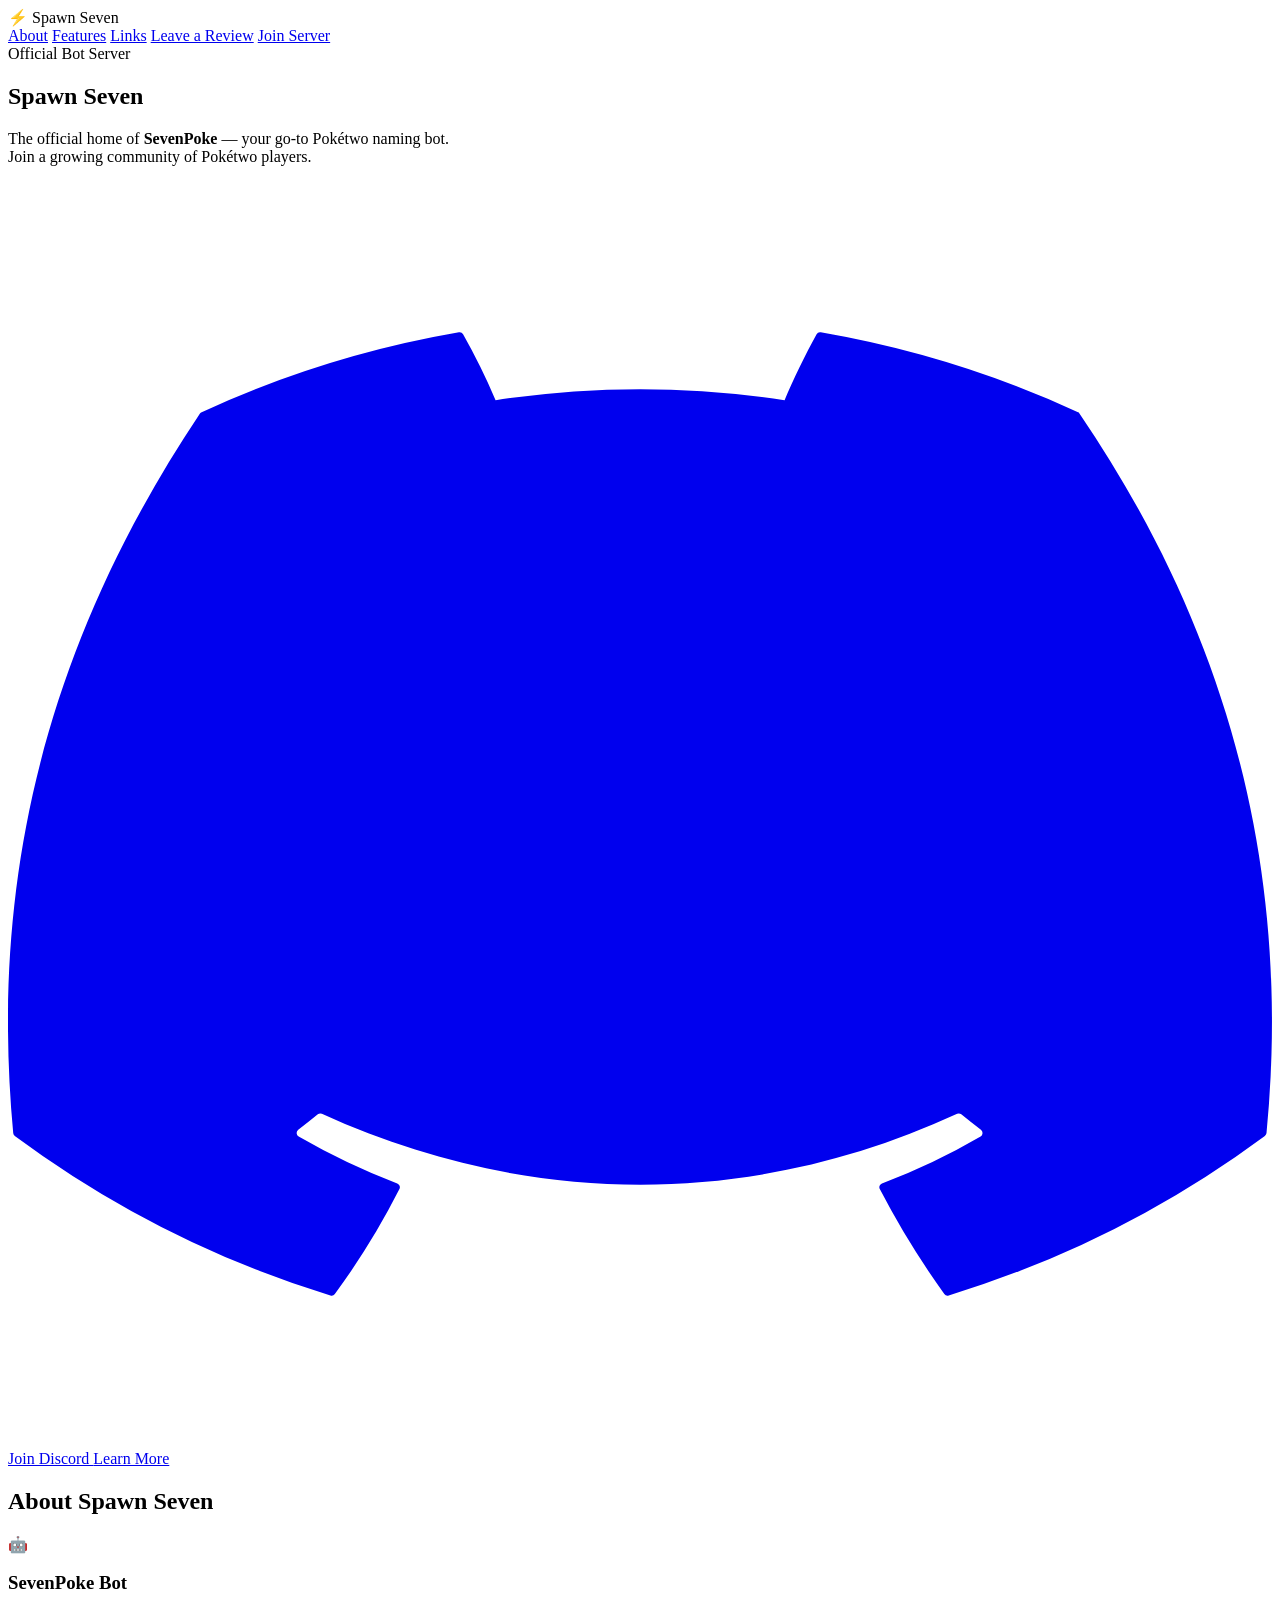
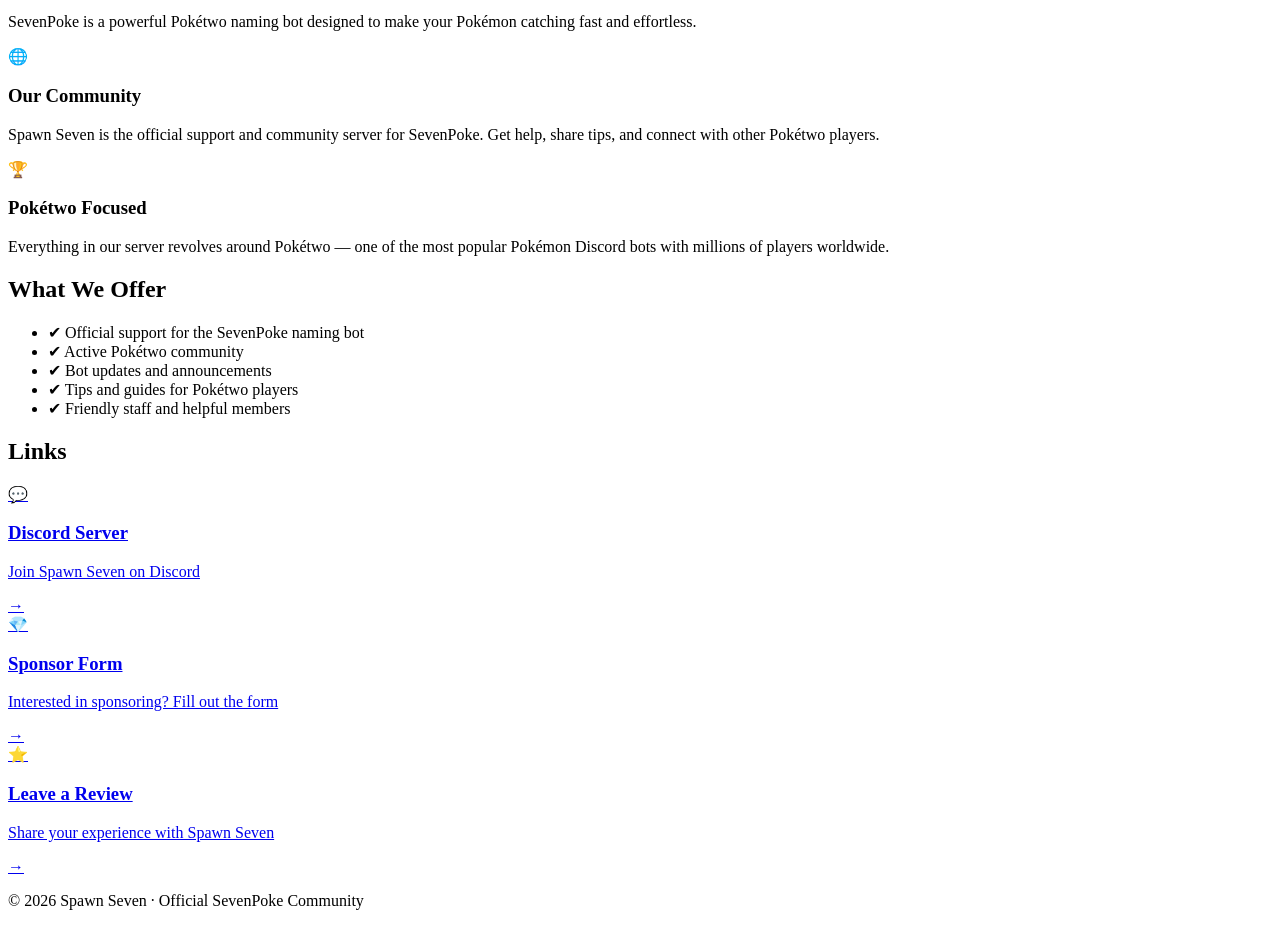
==== index.html @ 00ed7bd3 "Add files via upload" ====
<!DOCTYPE html>
<html lang="en">
<head>
  <meta charset="UTF-8" />
  <meta name="viewport" content="width=device-width, initial-scale=1.0" />
  <title>Spawn Seven</title>
  <link rel="stylesheet" href="styles.css" />
  <link rel="preconnect" href="https://fonts.googleapis.com" />
  <link href="https://fonts.googleapis.com/css2?family=Inter:wght@400;600;700;900&display=swap" rel="stylesheet" />
</head>
<body>

  <!-- NAV -->
  <nav class="navbar">
    <div class="nav-logo">
      <span class="logo-icon">⚡</span>
      <span class="logo-text">Spawn Seven</span>
    </div>
    <div class="nav-links">
      <a href="#about">About</a>
      <a href="#features">Features</a>
      <a href="#links">Links</a>
      <a href="review.html">Leave a Review</a>
      <a href="https://discord.gg/yU9Uv5yzqP" class="btn btn-primary" target="_blank">Join Server</a>
    </div>
  </nav>

  <!-- HERO -->
  <section class="hero">
    <div class="hero-content">
      <div class="badge">Official Bot Server</div>
      <h1>Spawn Seven</h1>
      <p class="hero-sub">The official home of <strong>SevenPoke</strong> — your go-to Pokétwo naming bot.<br/>Join a growing community of Pokétwo players.</p>
      <div class="hero-buttons">
        <a href="https://discord.gg/yU9Uv5yzqP" class="btn btn-primary" target="_blank">
          <svg class="icon" viewBox="0 0 24 24" fill="currentColor"><path d="M20.317 4.37a19.791 19.791 0 0 0-4.885-1.515.074.074 0 0 0-.079.037c-.21.375-.444.864-.608 1.25a18.27 18.27 0 0 0-5.487 0 12.64 12.64 0 0 0-.617-1.25.077.077 0 0 0-.079-.037A19.736 19.736 0 0 0 3.677 4.37a.07.07 0 0 0-.032.027C.533 9.046-.32 13.58.099 18.057c.002.022.015.043.03.056a19.9 19.9 0 0 0 5.993 3.03.078.078 0 0 0 .084-.028c.462-.63.874-1.295 1.226-1.994a.076.076 0 0 0-.041-.106 13.107 13.107 0 0 1-1.872-.892.077.077 0 0 1-.008-.128 10.2 10.2 0 0 0 .372-.292.074.074 0 0 1 .077-.01c3.928 1.793 8.18 1.793 12.062 0a.074.074 0 0 1 .078.01c.12.098.246.198.373.292a.077.077 0 0 1-.006.127 12.299 12.299 0 0 1-1.873.892.077.077 0 0 0-.041.107c.36.698.772 1.362 1.225 1.993a.076.076 0 0 0 .084.028 19.839 19.839 0 0 0 6.002-3.03.077.077 0 0 0 .032-.054c.5-5.177-.838-9.674-3.549-13.66a.061.061 0 0 0-.031-.03z"/></svg>
          Join Discord
        </a>
        <a href="#about" class="btn btn-secondary">Learn More</a>
      </div>
    </div>
    <div class="hero-art">
      <div class="pokeball"></div>
    </div>
  </section>

  <!-- ABOUT -->
  <section id="about" class="section">
    <div class="container">
      <h2 class="section-title">About <span class="highlight">Spawn Seven</span></h2>
      <div class="about-grid">
        <div class="about-card">
          <div class="card-icon">🤖</div>
          <h3>SevenPoke Bot</h3>
          <p>SevenPoke is a powerful Pokétwo naming bot designed to make your Pokémon catching fast and effortless.</p>
        </div>
        <div class="about-card">
          <div class="card-icon">🌐</div>
          <h3>Our Community</h3>
          <p>Spawn Seven is the official support and community server for SevenPoke. Get help, share tips, and connect with other Pokétwo players.</p>
        </div>
        <div class="about-card">
          <div class="card-icon">🏆</div>
          <h3>Pokétwo Focused</h3>
          <p>Everything in our server revolves around Pokétwo — one of the most popular Pokémon Discord bots with millions of players worldwide.</p>
        </div>
      </div>
    </div>
  </section>

  <!-- FEATURES -->
  <section id="features" class="section section-alt">
    <div class="container">
      <h2 class="section-title">What We Offer</h2>
      <ul class="features-list">
        <li><span class="check">✔</span> Official support for the SevenPoke naming bot</li>
        <li><span class="check">✔</span> Active Pokétwo community</li>
        <li><span class="check">✔</span> Bot updates and announcements</li>
        <li><span class="check">✔</span> Tips and guides for Pokétwo players</li>
        <li><span class="check">✔</span> Friendly staff and helpful members</li>
      </ul>
    </div>
  </section>

  <!-- LINKS -->
  <section id="links" class="section">
    <div class="container">
      <h2 class="section-title">Links</h2>
      <div class="links-grid">

        <a href="https://discord.gg/yU9Uv5yzqP" class="link-card" target="_blank">
          <div class="link-icon">💬</div>
          <div class="link-info">
            <h3>Discord Server</h3>
            <p>Join Spawn Seven on Discord</p>
          </div>
          <span class="link-arrow">→</span>
        </a>

        <a href="https://dashboard.spawnseven.com/main" class="link-card" target="_blank">
          <div class="link-icon">💎</div>
          <div class="link-info">
            <h3>Sponsor Form</h3>
            <p>Interested in sponsoring? Fill out the form</p>
          </div>
          <span class="link-arrow">→</span>
        </a>

        <a href="review.html" class="link-card">
          <div class="link-icon">⭐</div>
          <div class="link-info">
            <h3>Leave a Review</h3>
            <p>Share your experience with Spawn Seven</p>
          </div>
          <span class="link-arrow">→</span>
        </a>

      </div>
    </div>
  </section>

  <!-- FOOTER -->
  <footer class="footer">
    <p>© 2026 Spawn Seven · Official SevenPoke Community</p>
  </footer>

</body>
</html>
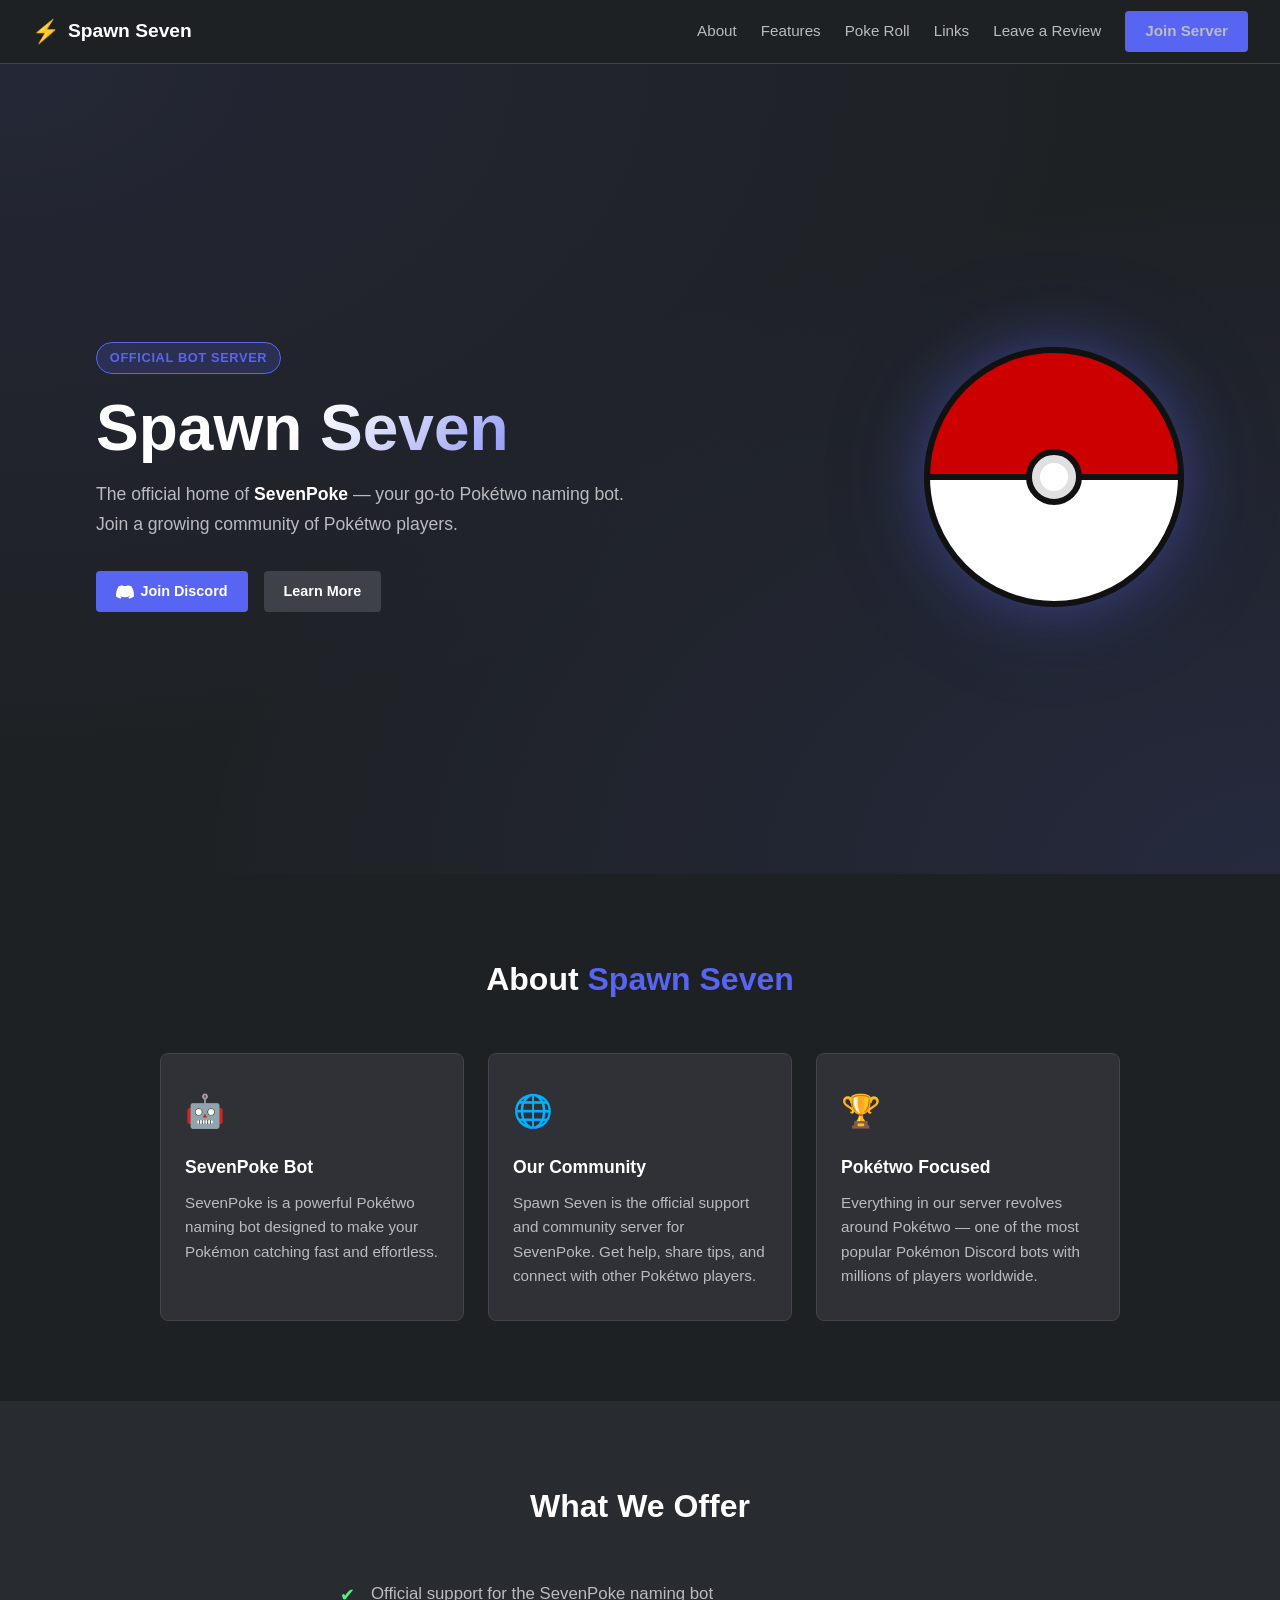
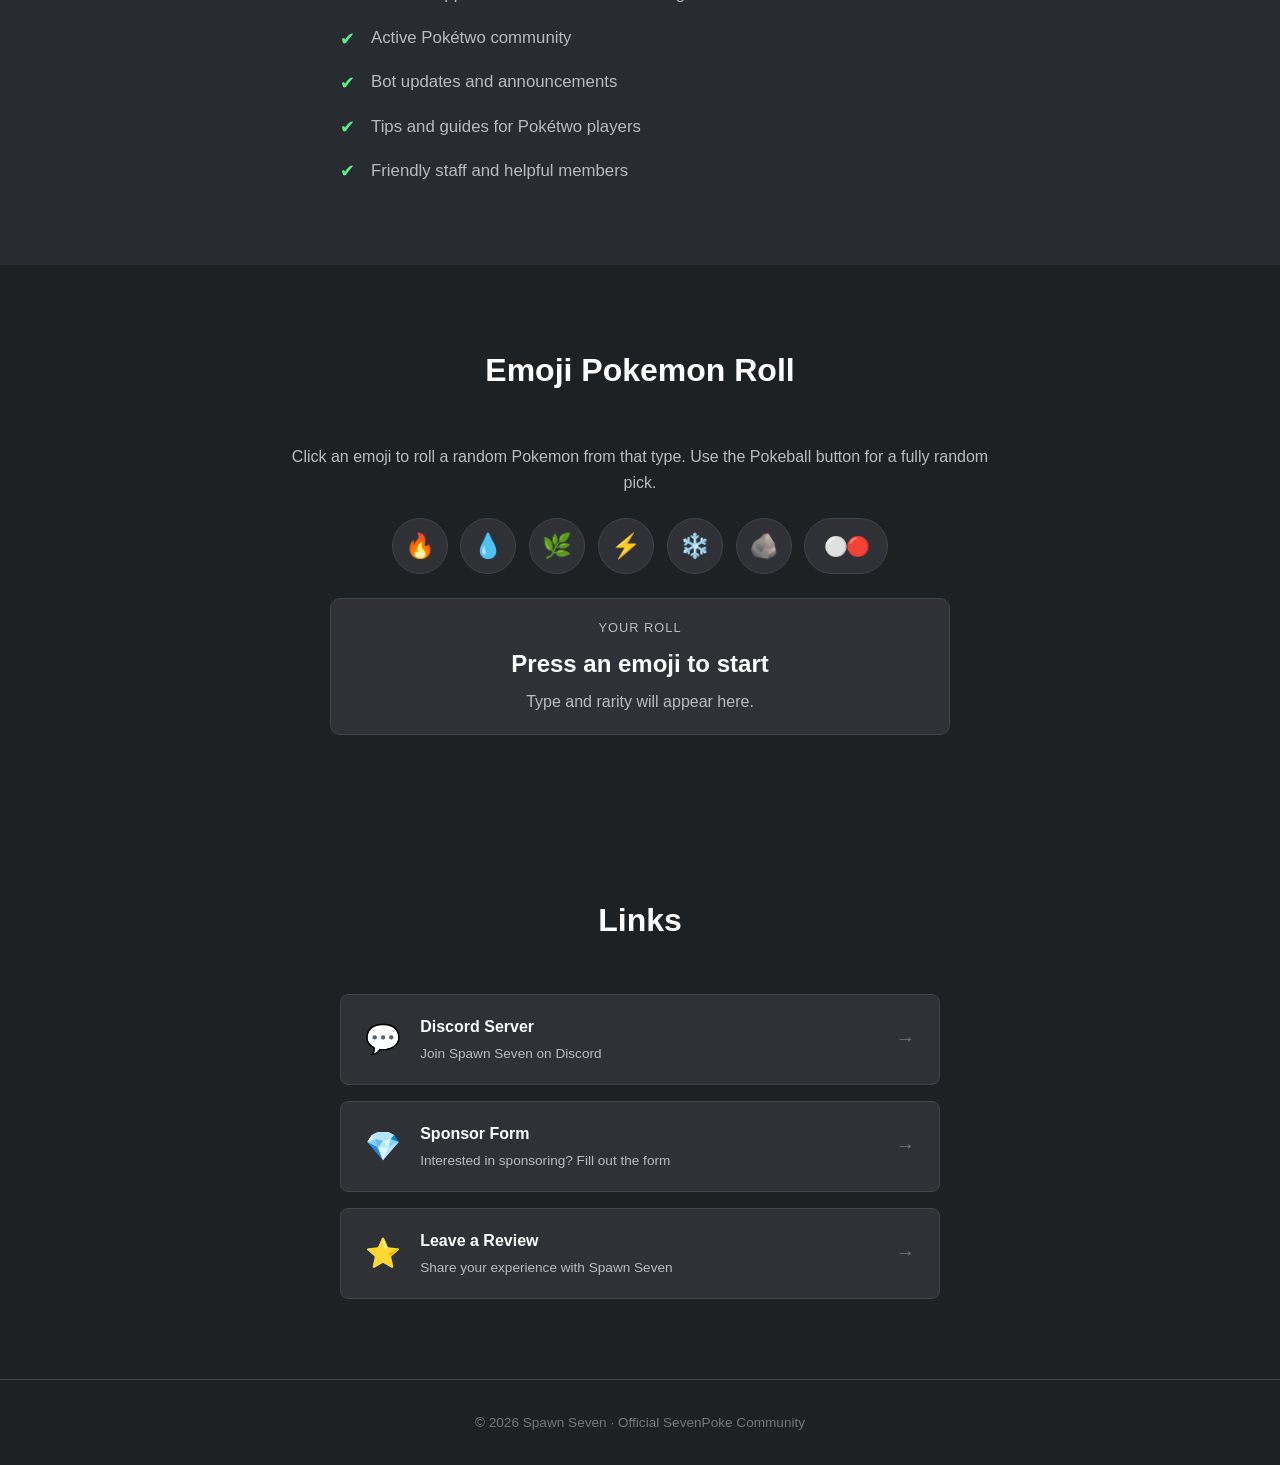
==== commit e7c89343: "Add files via upload" ====
--- a/index.html
+++ b/index.html
@@ -19,6 +19,7 @@
     <div class="nav-links">
       <a href="#about">About</a>
       <a href="#features">Features</a>
+      <a href="#poke-roll">Poke Roll</a>
       <a href="#links">Links</a>
       <a href="review.html">Leave a Review</a>
       <a href="https://discord.gg/yU9Uv5yzqP" class="btn btn-primary" target="_blank">Join Server</a>
@@ -82,6 +83,30 @@
     </div>
   </section>
 
+  <!-- POKEMON ROLL -->
+  <section id="poke-roll" class="section">
+    <div class="container">
+      <h2 class="section-title">Emoji Pokemon Roll</h2>
+      <p class="roll-subtitle">Click an emoji to roll a random Pokemon from that type. Use the Pokeball button for a fully random pick.</p>
+
+      <div class="emoji-buttons" role="group" aria-label="Pokemon type buttons">
+        <button class="emoji-btn" data-type="fire" aria-label="Fire type roll">🔥</button>
+        <button class="emoji-btn" data-type="water" aria-label="Water type roll">💧</button>
+        <button class="emoji-btn" data-type="grass" aria-label="Grass type roll">🌿</button>
+        <button class="emoji-btn" data-type="electric" aria-label="Electric type roll">⚡</button>
+        <button class="emoji-btn" data-type="ice" aria-label="Ice type roll">❄️</button>
+        <button class="emoji-btn" data-type="rock" aria-label="Rock type roll">🪨</button>
+        <button class="emoji-btn emoji-btn-ball" data-type="any" aria-label="Random Pokemon roll">⚪🔴</button>
+      </div>
+
+      <article class="roll-result" id="rollResult" aria-live="polite">
+        <p class="roll-label">Your roll</p>
+        <h3 id="pokemonName">Press an emoji to start</h3>
+        <p id="pokemonMeta">Type and rarity will appear here.</p>
+      </article>
+    </div>
+  </section>
+
   <!-- LINKS -->
   <section id="links" class="section">
     <div class="container">
@@ -124,5 +149,76 @@
     <p>© 2026 Spawn Seven · Official SevenPoke Community</p>
   </footer>
 
+  <script>
+    const pokemonPool = [
+      { name: 'Charmander', type: 'fire', rarity: 'Common' },
+      { name: 'Vulpix', type: 'fire', rarity: 'Common' },
+      { name: 'Growlithe', type: 'fire', rarity: 'Uncommon' },
+      { name: 'Cyndaquil', type: 'fire', rarity: 'Uncommon' },
+      { name: 'Magikarp', type: 'water', rarity: 'Common' },
+      { name: 'Psyduck', type: 'water', rarity: 'Common' },
+      { name: 'Squirtle', type: 'water', rarity: 'Uncommon' },
+      { name: 'Lapras', type: 'water', rarity: 'Rare' },
+      { name: 'Bulbasaur', type: 'grass', rarity: 'Uncommon' },
+      { name: 'Oddish', type: 'grass', rarity: 'Common' },
+      { name: 'Bellsprout', type: 'grass', rarity: 'Common' },
+      { name: 'Treecko', type: 'grass', rarity: 'Uncommon' },
+      { name: 'Pikachu', type: 'electric', rarity: 'Uncommon' },
+      { name: 'Mareep', type: 'electric', rarity: 'Common' },
+      { name: 'Shinx', type: 'electric', rarity: 'Common' },
+      { name: 'Electabuzz', type: 'electric', rarity: 'Rare' },
+      { name: 'Swinub', type: 'ice', rarity: 'Common' },
+      { name: 'Spheal', type: 'ice', rarity: 'Common' },
+      { name: 'Sneasel', type: 'ice', rarity: 'Uncommon' },
+      { name: 'Snorunt', type: 'ice', rarity: 'Uncommon' },
+      { name: 'Geodude', type: 'rock', rarity: 'Common' },
+      { name: 'Onix', type: 'rock', rarity: 'Uncommon' },
+      { name: 'Rhyhorn', type: 'rock', rarity: 'Uncommon' },
+      { name: 'Larvitar', type: 'rock', rarity: 'Rare' },
+      { name: 'Articuno', type: 'ice', rarity: 'Legendary' },
+      { name: 'Zapdos', type: 'electric', rarity: 'Legendary' },
+      { name: 'Moltres', type: 'fire', rarity: 'Legendary' }
+    ];
+
+    const typeEmoji = {
+      fire: '🔥',
+      water: '💧',
+      grass: '🌿',
+      electric: '⚡',
+      ice: '❄️',
+      rock: '🪨'
+    };
+
+    const buttons = document.querySelectorAll('.emoji-btn');
+    const nameEl = document.getElementById('pokemonName');
+    const metaEl = document.getElementById('pokemonMeta');
+    const resultCard = document.getElementById('rollResult');
+
+    function getRandomPokemon(type) {
+      const source = type === 'any'
+        ? pokemonPool
+        : pokemonPool.filter(function (pokemon) {
+            return pokemon.type === type;
+          });
+
+      return source[Math.floor(Math.random() * source.length)];
+    }
+
+    buttons.forEach(function (button) {
+      button.addEventListener('click', function () {
+        const type = button.getAttribute('data-type');
+        const roll = getRandomPokemon(type);
+        const emoji = type === 'any' ? '⚪🔴' : typeEmoji[roll.type];
+
+        nameEl.textContent = emoji + ' ' + roll.name;
+        metaEl.textContent = 'Type: ' + roll.type.charAt(0).toUpperCase() + roll.type.slice(1) + ' | Rarity: ' + roll.rarity;
+
+        resultCard.classList.remove('roll-pop');
+        void resultCard.offsetWidth;
+        resultCard.classList.add('roll-pop');
+      });
+    });
+  </script>
+
 </body>
 </html>
--- a/styles.css
+++ b/styles.css
@@ -0,0 +1,490 @@
+/* ===== RESET & BASE ===== */
+*, *::before, *::after {
+  box-sizing: border-box;
+  margin: 0;
+  padding: 0;
+}
+
+:root {
+  --bg-darkest:  #1e2124;
+  --bg-dark:     #282b30;
+  --bg-medium:   #36393f;
+  --bg-light:    #3e4147;
+  --blurple:     #5865f2;
+  --blurple-hover: #4752c4;
+  --green:       #57f287;
+  --text-primary: #ffffff;
+  --text-secondary: #b9bbbe;
+  --text-muted:  #72767d;
+  --border:      #40444b;
+  --card-bg:     #2f3136;
+}
+
+html {
+  scroll-behavior: smooth;
+}
+
+body {
+  font-family: 'Inter', sans-serif;
+  background-color: var(--bg-darkest);
+  color: var(--text-primary);
+  line-height: 1.6;
+}
+
+a {
+  color: inherit;
+  text-decoration: none;
+}
+
+/* ===== NAVBAR ===== */
+.navbar {
+  position: sticky;
+  top: 0;
+  z-index: 100;
+  display: flex;
+  align-items: center;
+  justify-content: space-between;
+  padding: 0 2rem;
+  height: 64px;
+  background-color: var(--bg-darkest);
+  border-bottom: 1px solid var(--border);
+  backdrop-filter: blur(8px);
+}
+
+.nav-logo {
+  display: flex;
+  align-items: center;
+  gap: 0.5rem;
+  font-weight: 700;
+  font-size: 1.2rem;
+}
+
+.logo-icon {
+  font-size: 1.4rem;
+}
+
+.nav-links {
+  display: flex;
+  align-items: center;
+  gap: 1.5rem;
+}
+
+.nav-links a {
+  color: var(--text-secondary);
+  font-size: 0.95rem;
+  transition: color 0.2s;
+}
+
+.nav-links a:hover {
+  color: var(--text-primary);
+}
+
+/* ===== BUTTONS ===== */
+.btn {
+  display: inline-flex;
+  align-items: center;
+  gap: 0.4rem;
+  padding: 0.55rem 1.25rem;
+  border-radius: 4px;
+  font-weight: 600;
+  font-size: 0.9rem;
+  cursor: pointer;
+  transition: background-color 0.2s, transform 0.1s;
+  border: none;
+}
+
+.btn:active {
+  transform: scale(0.97);
+}
+
+.btn-primary {
+  background-color: var(--blurple);
+  color: #fff;
+}
+
+.btn-primary:hover {
+  background-color: var(--blurple-hover);
+  color: #fff;
+}
+
+.btn-secondary {
+  background-color: var(--bg-light);
+  color: var(--text-primary);
+}
+
+.btn-secondary:hover {
+  background-color: #4a4f58;
+}
+
+.icon {
+  width: 18px;
+  height: 18px;
+}
+
+/* ===== HERO ===== */
+.hero {
+  display: flex;
+  align-items: center;
+  justify-content: space-between;
+  padding: 6rem 6rem 5rem;
+  min-height: 90vh;
+  background: radial-gradient(ellipse at top left, #3b3f7a33 0%, transparent 60%),
+              radial-gradient(ellipse at bottom right, #5865f220 0%, transparent 60%),
+              var(--bg-darkest);
+  gap: 2rem;
+}
+
+.hero-content {
+  max-width: 600px;
+}
+
+.badge {
+  display: inline-block;
+  padding: 0.3rem 0.8rem;
+  background-color: #5865f230;
+  border: 1px solid var(--blurple);
+  border-radius: 999px;
+  color: var(--blurple);
+  font-size: 0.8rem;
+  font-weight: 600;
+  letter-spacing: 0.05em;
+  text-transform: uppercase;
+  margin-bottom: 1.2rem;
+}
+
+.hero h1 {
+  font-size: clamp(2.5rem, 5vw, 4rem);
+  font-weight: 900;
+  line-height: 1.1;
+  margin-bottom: 1rem;
+  background: linear-gradient(135deg, #fff 40%, #5865f2);
+  -webkit-background-clip: text;
+  -webkit-text-fill-color: transparent;
+  background-clip: text;
+}
+
+.hero-sub {
+  font-size: 1.1rem;
+  color: var(--text-secondary);
+  margin-bottom: 2rem;
+  line-height: 1.7;
+}
+
+.hero-sub strong {
+  color: var(--text-primary);
+}
+
+.hero-buttons {
+  display: flex;
+  gap: 1rem;
+  flex-wrap: wrap;
+}
+
+/* Pokéball decoration */
+.hero-art {
+  flex-shrink: 0;
+}
+
+.pokeball {
+  width: 260px;
+  height: 260px;
+  border-radius: 50%;
+  background: linear-gradient(to bottom, #cc0000 50%, #fff 50%);
+  border: 6px solid #111;
+  position: relative;
+  box-shadow: 0 0 60px #5865f260, 0 0 120px #5865f220;
+  animation: float 4s ease-in-out infinite;
+}
+
+.pokeball::before {
+  content: '';
+  position: absolute;
+  top: 50%;
+  left: 50%;
+  transform: translate(-50%, -50%);
+  width: 100%;
+  height: 6px;
+  background: #111;
+}
+
+.pokeball::after {
+  content: '';
+  position: absolute;
+  top: 50%;
+  left: 50%;
+  transform: translate(-50%, -50%);
+  width: 56px;
+  height: 56px;
+  border-radius: 50%;
+  background: #fff;
+  border: 6px solid #111;
+  box-shadow: inset 0 0 0 8px #e0e0e0;
+}
+
+@keyframes float {
+  0%, 100% { transform: translateY(0); }
+  50%       { transform: translateY(-18px); }
+}
+
+/* ===== SECTIONS ===== */
+.section {
+  padding: 5rem 2rem;
+}
+
+.section-alt {
+  background-color: var(--bg-dark);
+}
+
+.container {
+  max-width: 960px;
+  margin: 0 auto;
+}
+
+.section-title {
+  font-size: 2rem;
+  font-weight: 800;
+  text-align: center;
+  margin-bottom: 3rem;
+}
+
+.highlight {
+  color: var(--blurple);
+}
+
+/* ===== ABOUT CARDS ===== */
+.about-grid {
+  display: grid;
+  grid-template-columns: repeat(auto-fit, minmax(240px, 1fr));
+  gap: 1.5rem;
+}
+
+.about-card {
+  background-color: var(--card-bg);
+  border: 1px solid var(--border);
+  border-radius: 8px;
+  padding: 2rem 1.5rem;
+  transition: transform 0.2s, border-color 0.2s;
+}
+
+.about-card:hover {
+  transform: translateY(-4px);
+  border-color: var(--blurple);
+}
+
+.card-icon {
+  font-size: 2rem;
+  margin-bottom: 1rem;
+}
+
+.about-card h3 {
+  font-size: 1.1rem;
+  font-weight: 700;
+  margin-bottom: 0.6rem;
+}
+
+.about-card p {
+  color: var(--text-secondary);
+  font-size: 0.95rem;
+}
+
+/* ===== FEATURES LIST ===== */
+.features-list {
+  list-style: none;
+  max-width: 600px;
+  margin: 0 auto;
+  display: flex;
+  flex-direction: column;
+  gap: 1rem;
+}
+
+.features-list li {
+  display: flex;
+  align-items: center;
+  gap: 1rem;
+  font-size: 1.05rem;
+  color: var(--text-secondary);
+}
+
+.check {
+  color: var(--green);
+  font-size: 1.1rem;
+  flex-shrink: 0;
+}
+
+/* ===== POKEMON ROLL ===== */
+.roll-subtitle {
+  text-align: center;
+  color: var(--text-secondary);
+  max-width: 700px;
+  margin: 0 auto 1.4rem;
+}
+
+.emoji-buttons {
+  display: flex;
+  flex-wrap: wrap;
+  gap: 0.8rem;
+  justify-content: center;
+  margin-bottom: 1.5rem;
+}
+
+.emoji-btn {
+  min-width: 56px;
+  min-height: 56px;
+  border-radius: 999px;
+  border: 1px solid var(--border);
+  background-color: var(--card-bg);
+  font-size: 1.5rem;
+  cursor: pointer;
+  transition: transform 0.2s, border-color 0.2s, box-shadow 0.2s;
+}
+
+.emoji-btn:hover {
+  transform: translateY(-3px);
+  border-color: var(--blurple);
+  box-shadow: 0 8px 20px #5865f240;
+}
+
+.emoji-btn-ball {
+  min-width: 84px;
+  font-size: 1.2rem;
+  letter-spacing: -0.1em;
+}
+
+.roll-result {
+  max-width: 620px;
+  margin: 0 auto;
+  background-color: var(--card-bg);
+  border: 1px solid var(--border);
+  border-radius: 10px;
+  text-align: center;
+  padding: 1.2rem 1rem;
+}
+
+.roll-label {
+  font-size: 0.8rem;
+  text-transform: uppercase;
+  letter-spacing: 0.08em;
+  color: var(--text-muted);
+  margin-bottom: 0.4rem;
+}
+
+.roll-result h3 {
+  font-size: 1.5rem;
+  margin-bottom: 0.35rem;
+}
+
+.roll-result p {
+  color: var(--text-secondary);
+}
+
+.roll-pop {
+  animation: rollPop 220ms ease-out;
+}
+
+@keyframes rollPop {
+  0% {
+    transform: scale(0.96);
+    opacity: 0.6;
+  }
+  100% {
+    transform: scale(1);
+    opacity: 1;
+  }
+}
+
+/* ===== LINKS ===== */
+.links-grid {
+  display: flex;
+  flex-direction: column;
+  gap: 1rem;
+  max-width: 600px;
+  margin: 0 auto;
+}
+
+.link-card {
+  display: flex;
+  align-items: center;
+  gap: 1.2rem;
+  background-color: var(--card-bg);
+  border: 1px solid var(--border);
+  border-radius: 8px;
+  padding: 1.2rem 1.5rem;
+  transition: border-color 0.2s, transform 0.2s;
+  cursor: pointer;
+}
+
+.link-card:hover {
+  border-color: var(--blurple);
+  transform: translateX(4px);
+}
+
+.link-icon {
+  font-size: 1.8rem;
+  flex-shrink: 0;
+}
+
+.link-info {
+  flex: 1;
+}
+
+.link-info h3 {
+  font-size: 1rem;
+  font-weight: 700;
+  margin-bottom: 0.2rem;
+}
+
+.link-info p {
+  font-size: 0.85rem;
+  color: var(--text-secondary);
+}
+
+.link-arrow {
+  color: var(--text-muted);
+  font-size: 1.2rem;
+  transition: color 0.2s;
+}
+
+.link-card:hover .link-arrow {
+  color: var(--blurple);
+}
+
+/* ===== FOOTER ===== */
+.footer {
+  text-align: center;
+  padding: 2rem;
+  background-color: var(--bg-darkest);
+  border-top: 1px solid var(--border);
+  color: var(--text-muted);
+  font-size: 0.85rem;
+}
+
+/* ===== RESPONSIVE ===== */
+@media (max-width: 768px) {
+  .hero {
+    flex-direction: column;
+    padding: 4rem 1.5rem 3rem;
+    text-align: center;
+    min-height: unset;
+  }
+
+  .hero-buttons {
+    justify-content: center;
+  }
+
+  .pokeball {
+    width: 180px;
+    height: 180px;
+  }
+
+  .navbar {
+    padding: 0 1rem;
+  }
+
+  .nav-links a:not(.btn) {
+    display: none;
+  }
+
+  .emoji-btn-ball {
+    min-width: 74px;
+  }
+}
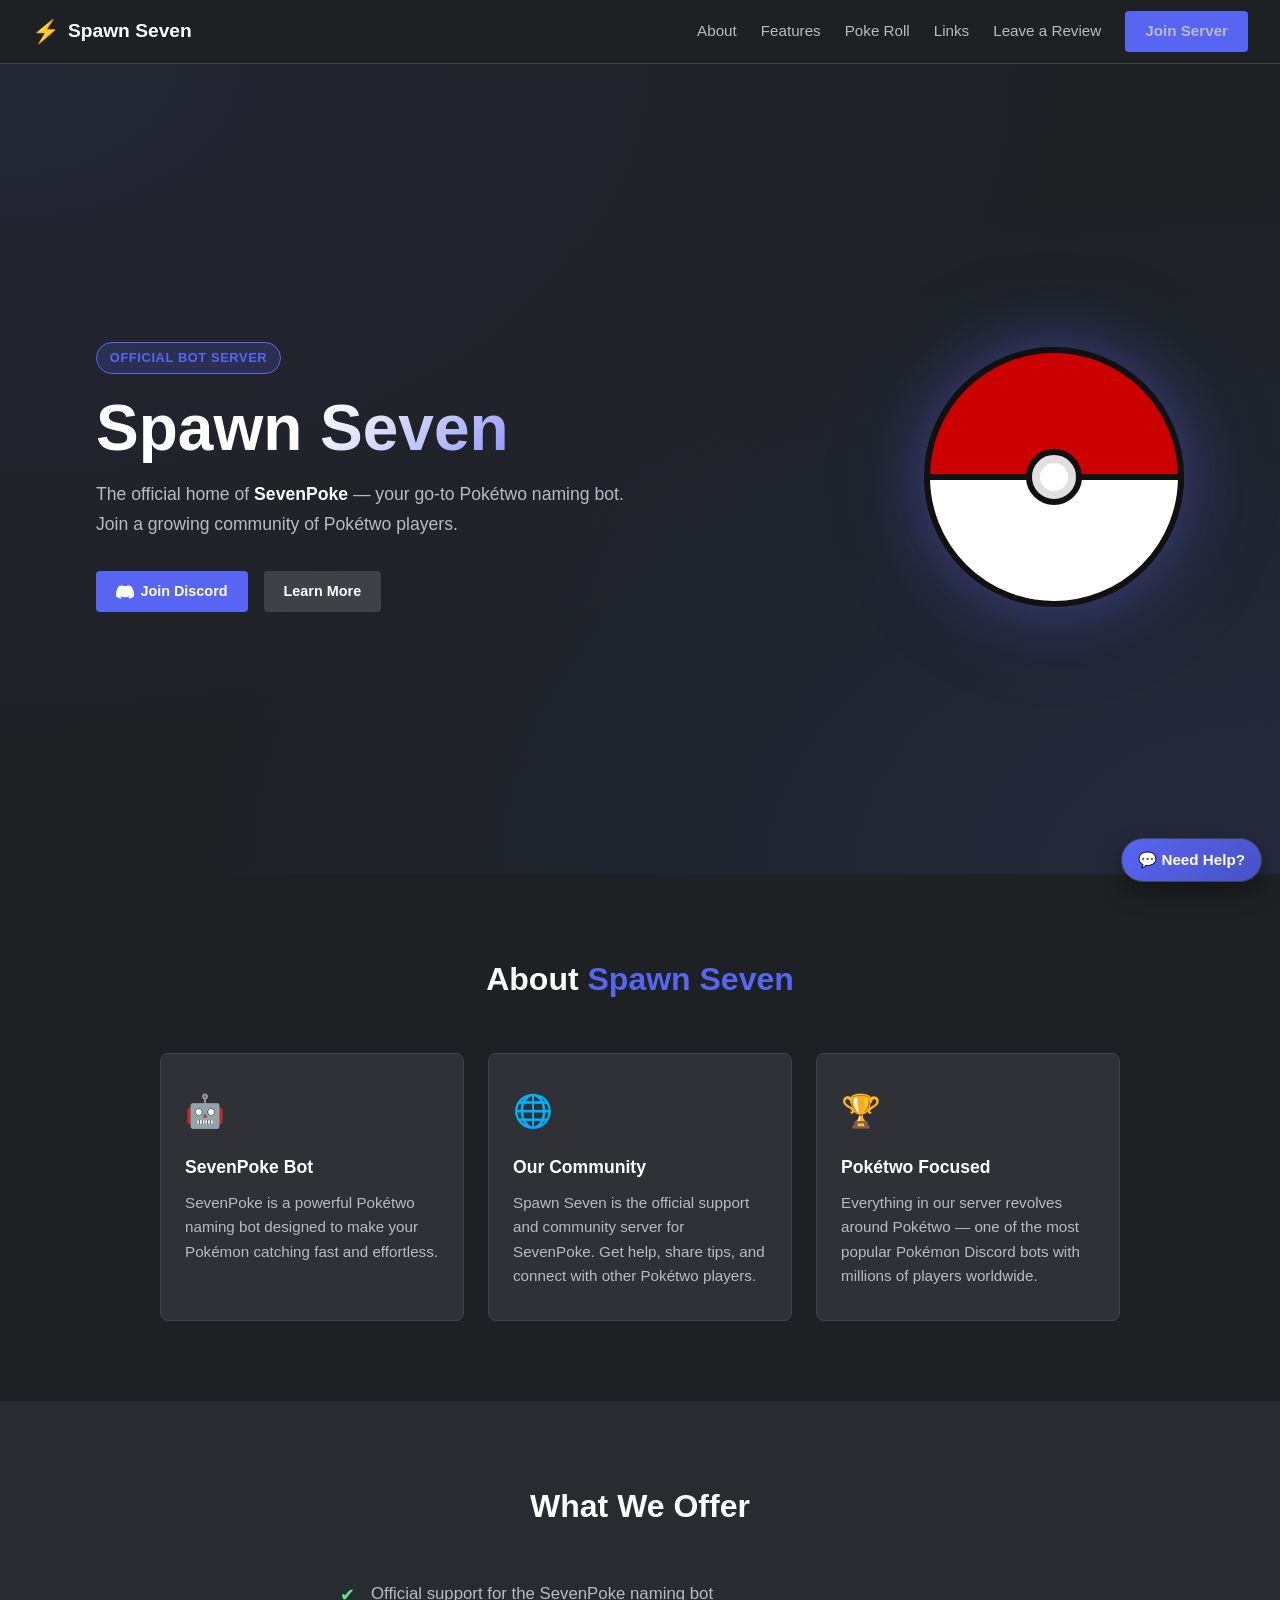
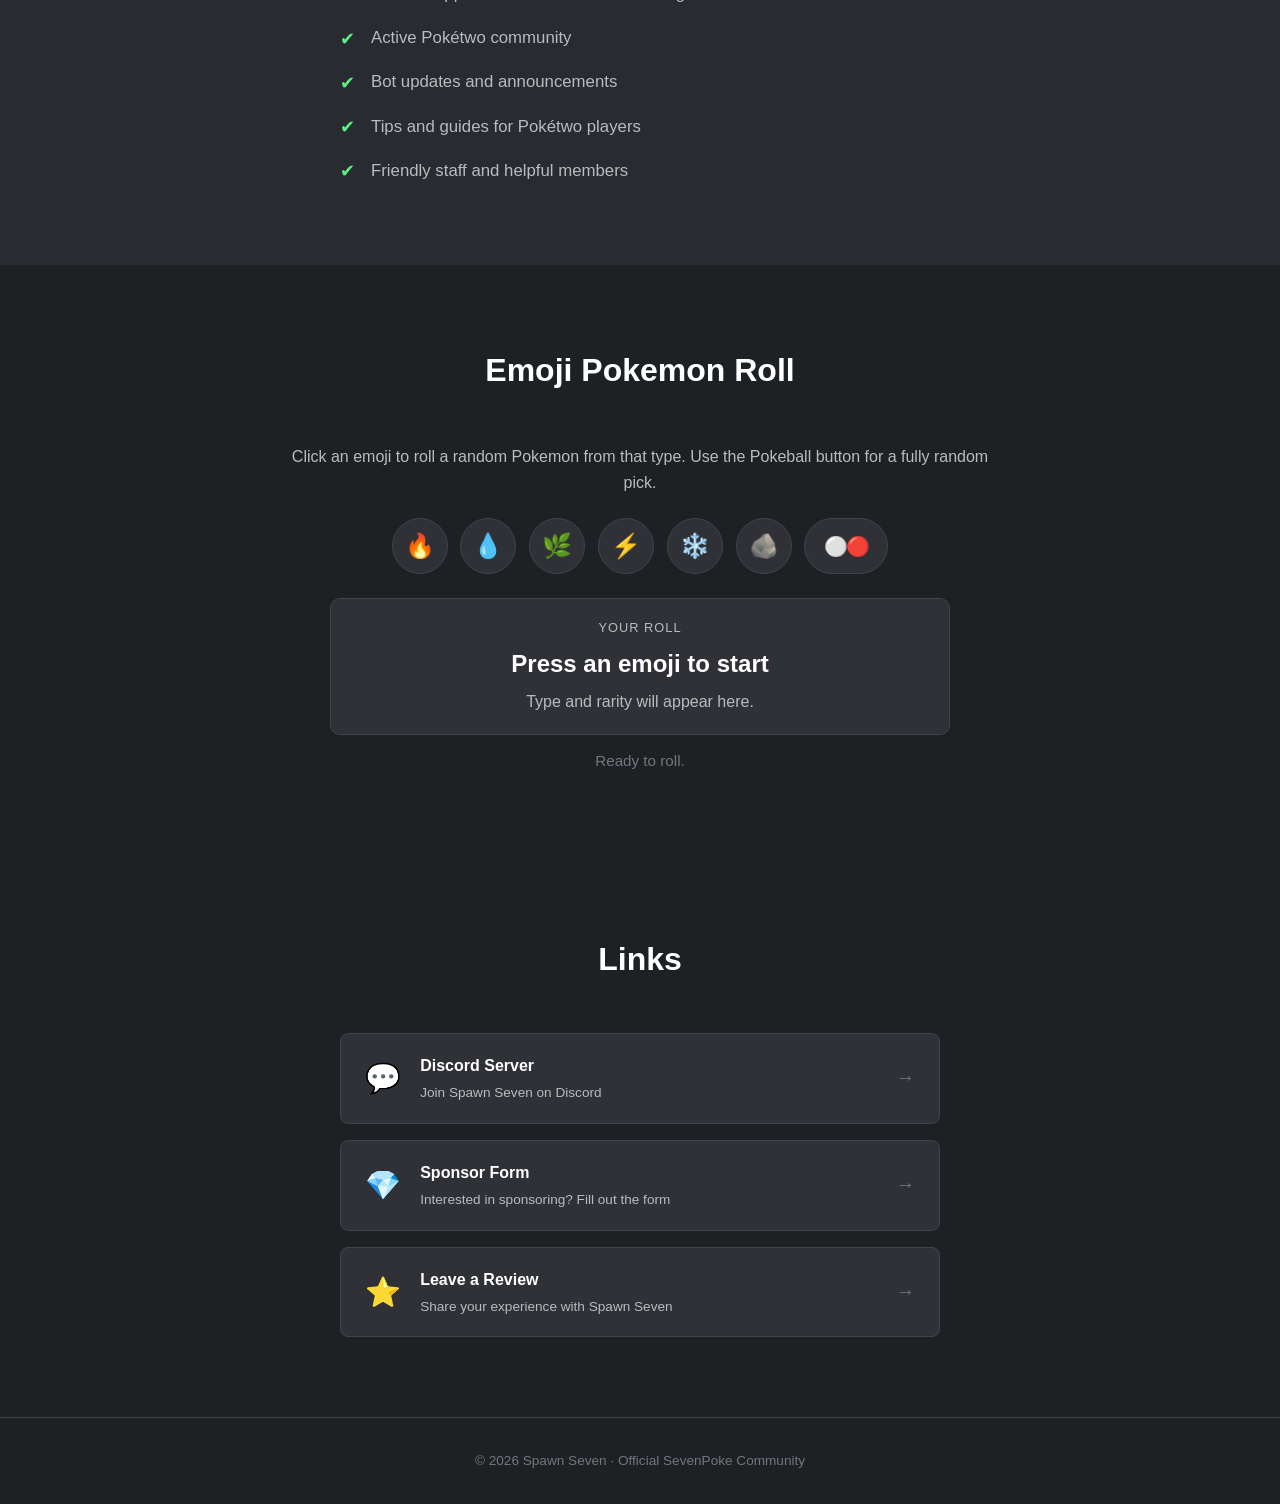
==== commit 4f8b71ec: "Add files via upload" ====
--- a/index.html
+++ b/index.html
@@ -101,9 +101,11 @@
 
       <article class="roll-result" id="rollResult" aria-live="polite">
         <p class="roll-label">Your roll</p>
+        <img id="pokemonSprite" class="roll-sprite" src="" alt="" hidden />
         <h3 id="pokemonName">Press an emoji to start</h3>
         <p id="pokemonMeta">Type and rarity will appear here.</p>
       </article>
+      <p class="cooldown-text" id="cooldownText">Ready to roll.</p>
     </div>
   </section>
 
@@ -144,6 +146,19 @@
     </div>
   </section>
 
+  <!-- LIVE SUPPORT WIDGET -->
+  <button id="supportLauncher" class="support-launcher" aria-label="Open live support">💬 Need Help?</button>
+
+  <aside id="supportPanel" class="support-panel" aria-label="Live support panel" hidden>
+    <div class="support-panel-head">
+      <h3>Live Support</h3>
+      <button id="supportClose" class="support-close" aria-label="Close live support">×</button>
+    </div>
+    <p>If something is not working, message us in Discord and a staff member can help in real time.</p>
+    <a class="btn btn-primary support-action" href="https://discord.gg/yU9Uv5yzqP" target="_blank">Open Discord Support</a>
+    <a class="support-secondary" href="review.html">Leave feedback instead</a>
+  </aside>
+
   <!-- FOOTER -->
   <footer class="footer">
     <p>© 2026 Spawn Seven · Official SevenPoke Community</p>
@@ -151,33 +166,33 @@
 
   <script>
     const pokemonPool = [
-      { name: 'Charmander', type: 'fire', rarity: 'Common' },
-      { name: 'Vulpix', type: 'fire', rarity: 'Common' },
-      { name: 'Growlithe', type: 'fire', rarity: 'Uncommon' },
-      { name: 'Cyndaquil', type: 'fire', rarity: 'Uncommon' },
-      { name: 'Magikarp', type: 'water', rarity: 'Common' },
-      { name: 'Psyduck', type: 'water', rarity: 'Common' },
-      { name: 'Squirtle', type: 'water', rarity: 'Uncommon' },
-      { name: 'Lapras', type: 'water', rarity: 'Rare' },
-      { name: 'Bulbasaur', type: 'grass', rarity: 'Uncommon' },
-      { name: 'Oddish', type: 'grass', rarity: 'Common' },
-      { name: 'Bellsprout', type: 'grass', rarity: 'Common' },
-      { name: 'Treecko', type: 'grass', rarity: 'Uncommon' },
-      { name: 'Pikachu', type: 'electric', rarity: 'Uncommon' },
-      { name: 'Mareep', type: 'electric', rarity: 'Common' },
-      { name: 'Shinx', type: 'electric', rarity: 'Common' },
-      { name: 'Electabuzz', type: 'electric', rarity: 'Rare' },
-      { name: 'Swinub', type: 'ice', rarity: 'Common' },
-      { name: 'Spheal', type: 'ice', rarity: 'Common' },
-      { name: 'Sneasel', type: 'ice', rarity: 'Uncommon' },
-      { name: 'Snorunt', type: 'ice', rarity: 'Uncommon' },
-      { name: 'Geodude', type: 'rock', rarity: 'Common' },
-      { name: 'Onix', type: 'rock', rarity: 'Uncommon' },
-      { name: 'Rhyhorn', type: 'rock', rarity: 'Uncommon' },
-      { name: 'Larvitar', type: 'rock', rarity: 'Rare' },
-      { name: 'Articuno', type: 'ice', rarity: 'Legendary' },
-      { name: 'Zapdos', type: 'electric', rarity: 'Legendary' },
-      { name: 'Moltres', type: 'fire', rarity: 'Legendary' }
+      { name: 'Charmander', type: 'fire', rarity: 'Common', id: 4 },
+      { name: 'Vulpix', type: 'fire', rarity: 'Common', id: 37 },
+      { name: 'Growlithe', type: 'fire', rarity: 'Uncommon', id: 58 },
+      { name: 'Cyndaquil', type: 'fire', rarity: 'Uncommon', id: 155 },
+      { name: 'Magikarp', type: 'water', rarity: 'Common', id: 129 },
+      { name: 'Psyduck', type: 'water', rarity: 'Common', id: 54 },
+      { name: 'Squirtle', type: 'water', rarity: 'Uncommon', id: 7 },
+      { name: 'Lapras', type: 'water', rarity: 'Rare', id: 131 },
+      { name: 'Bulbasaur', type: 'grass', rarity: 'Uncommon', id: 1 },
+      { name: 'Oddish', type: 'grass', rarity: 'Common', id: 43 },
+      { name: 'Bellsprout', type: 'grass', rarity: 'Common', id: 69 },
+      { name: 'Treecko', type: 'grass', rarity: 'Uncommon', id: 252 },
+      { name: 'Pikachu', type: 'electric', rarity: 'Uncommon', id: 25 },
+      { name: 'Mareep', type: 'electric', rarity: 'Common', id: 179 },
+      { name: 'Shinx', type: 'electric', rarity: 'Common', id: 403 },
+      { name: 'Electabuzz', type: 'electric', rarity: 'Rare', id: 125 },
+      { name: 'Swinub', type: 'ice', rarity: 'Common', id: 220 },
+      { name: 'Spheal', type: 'ice', rarity: 'Common', id: 363 },
+      { name: 'Sneasel', type: 'ice', rarity: 'Uncommon', id: 215 },
+      { name: 'Snorunt', type: 'ice', rarity: 'Uncommon', id: 361 },
+      { name: 'Geodude', type: 'rock', rarity: 'Common', id: 74 },
+      { name: 'Onix', type: 'rock', rarity: 'Uncommon', id: 95 },
+      { name: 'Rhyhorn', type: 'rock', rarity: 'Uncommon', id: 111 },
+      { name: 'Larvitar', type: 'rock', rarity: 'Rare', id: 246 },
+      { name: 'Articuno', type: 'ice', rarity: 'Legendary', id: 144 },
+      { name: 'Zapdos', type: 'electric', rarity: 'Legendary', id: 145 },
+      { name: 'Moltres', type: 'fire', rarity: 'Legendary', id: 146 }
     ];
 
     const typeEmoji = {
@@ -193,6 +208,88 @@
     const nameEl = document.getElementById('pokemonName');
     const metaEl = document.getElementById('pokemonMeta');
     const resultCard = document.getElementById('rollResult');
+    const spriteEl = document.getElementById('pokemonSprite');
+    const cooldownText = document.getElementById('cooldownText');
+    const supportLauncher = document.getElementById('supportLauncher');
+    const supportPanel = document.getElementById('supportPanel');
+    const supportClose = document.getElementById('supportClose');
+    const cooldownDuration = 3;
+    let isCooldownActive = false;
+
+    function toggleSupportPanel(showPanel) {
+      supportPanel.hidden = !showPanel;
+      supportLauncher.setAttribute('aria-expanded', showPanel ? 'true' : 'false');
+    }
+
+    supportLauncher.addEventListener('click', function () {
+      toggleSupportPanel(supportPanel.hidden);
+    });
+
+    supportClose.addEventListener('click', function () {
+      toggleSupportPanel(false);
+    });
+
+    function playRollSound() {
+      try {
+        const AudioContextClass = window.AudioContext || window.webkitAudioContext;
+        if (!AudioContextClass) {
+          return;
+        }
+
+        const audioContext = new AudioContextClass();
+        const now = audioContext.currentTime;
+        const oscillator = audioContext.createOscillator();
+        const gain = audioContext.createGain();
+
+        oscillator.type = 'triangle';
+        oscillator.frequency.setValueAtTime(840, now);
+        oscillator.frequency.exponentialRampToValueAtTime(420, now + 0.12);
+        oscillator.frequency.exponentialRampToValueAtTime(620, now + 0.2);
+
+        gain.gain.setValueAtTime(0.0001, now);
+        gain.gain.exponentialRampToValueAtTime(0.12, now + 0.02);
+        gain.gain.exponentialRampToValueAtTime(0.0001, now + 0.22);
+
+        oscillator.connect(gain);
+        gain.connect(audioContext.destination);
+        oscillator.start(now);
+        oscillator.stop(now + 0.22);
+
+        oscillator.addEventListener('ended', function () {
+          audioContext.close();
+        });
+      } catch (error) {
+        // Ignore audio issues silently to keep rolling functional.
+      }
+    }
+
+    function setButtonsEnabled(enabled) {
+      buttons.forEach(function (button) {
+        button.disabled = !enabled;
+      });
+    }
+
+    function startCooldown() {
+      isCooldownActive = true;
+      setButtonsEnabled(false);
+
+      let timeLeft = cooldownDuration;
+      cooldownText.textContent = 'Cooldown: ' + timeLeft + 's';
+
+      const interval = setInterval(function () {
+        timeLeft -= 1;
+
+        if (timeLeft > 0) {
+          cooldownText.textContent = 'Cooldown: ' + timeLeft + 's';
+          return;
+        }
+
+        clearInterval(interval);
+        isCooldownActive = false;
+        setButtonsEnabled(true);
+        cooldownText.textContent = 'Ready to roll.';
+      }, 1000);
+    }
 
     function getRandomPokemon(type) {
       const source = type === 'any'
@@ -204,20 +301,45 @@
       return source[Math.floor(Math.random() * source.length)];
     }
 
+    function getSpriteUrl(pokemonId) {
+      return 'https://raw.githubusercontent.com/PokeAPI/sprites/master/sprites/pokemon/' + pokemonId + '.png';
+    }
+
     buttons.forEach(function (button) {
       button.addEventListener('click', function () {
+        if (isCooldownActive) {
+          return;
+        }
+
         const type = button.getAttribute('data-type');
         const roll = getRandomPokemon(type);
         const emoji = type === 'any' ? '⚪🔴' : typeEmoji[roll.type];
 
+        playRollSound();
+
         nameEl.textContent = emoji + ' ' + roll.name;
         metaEl.textContent = 'Type: ' + roll.type.charAt(0).toUpperCase() + roll.type.slice(1) + ' | Rarity: ' + roll.rarity;
+        spriteEl.src = getSpriteUrl(roll.id);
+        spriteEl.alt = roll.name + ' sprite';
+        spriteEl.hidden = false;
 
         resultCard.classList.remove('roll-pop');
         void resultCard.offsetWidth;
         resultCard.classList.add('roll-pop');
+
+        spriteEl.classList.remove('roll-sprite-pop');
+        void spriteEl.offsetWidth;
+        spriteEl.classList.add('roll-sprite-pop');
+
+        startCooldown();
       });
     });
+
+    document.addEventListener('keydown', function (event) {
+      if (event.key === 'Escape' && !supportPanel.hidden) {
+        toggleSupportPanel(false);
+      }
+    });
   </script>
 
 </body>
--- a/styles.css
+++ b/styles.css
@@ -344,6 +344,13 @@
   box-shadow: 0 8px 20px #5865f240;
 }
 
+.emoji-btn:disabled {
+  opacity: 0.45;
+  cursor: not-allowed;
+  transform: none;
+  box-shadow: none;
+}
+
 .emoji-btn-ball {
   min-width: 84px;
   font-size: 1.2rem;
@@ -360,6 +367,15 @@
   padding: 1.2rem 1rem;
 }
 
+.roll-sprite {
+  width: 96px;
+  height: 96px;
+  object-fit: contain;
+  image-rendering: pixelated;
+  margin: 0 auto 0.2rem;
+  filter: drop-shadow(0 8px 18px #00000066);
+}
+
 .roll-label {
   font-size: 0.8rem;
   text-transform: uppercase;
@@ -378,16 +394,49 @@
 }
 
 .roll-pop {
-  animation: rollPop 220ms ease-out;
+  animation: rollPop 460ms cubic-bezier(0.16, 0.84, 0.44, 1);
+}
+
+.roll-sprite-pop {
+  animation: spritePop 420ms ease-out;
+}
+
+.cooldown-text {
+  text-align: center;
+  margin-top: 0.9rem;
+  color: var(--text-muted);
+  font-size: 0.95rem;
 }
 
 @keyframes rollPop {
   0% {
-    transform: scale(0.96);
-    opacity: 0.6;
+    transform: scale(0.9) rotate(-1.3deg);
+    opacity: 0.5;
+    filter: brightness(1.4);
+  }
+  40% {
+    transform: scale(1.04) rotate(0.9deg);
+    opacity: 1;
+    filter: brightness(1.15);
   }
   100% {
-    transform: scale(1);
+    transform: scale(1) rotate(0deg);
+    opacity: 1;
+    filter: brightness(1);
+  }
+}
+
+@keyframes spritePop {
+  0% {
+    transform: scale(0.75) translateY(10px);
+    opacity: 0.2;
+  }
+  55% {
+    transform: scale(1.08) translateY(-2px);
+    opacity: 1;
+  }
+  100% {
+    transform: scale(1) translateY(0);
     opacity: 1;
   }
 }
@@ -446,6 +495,85 @@
 
 .link-card:hover .link-arrow {
   color: var(--blurple);
+}
+
+/* ===== LIVE SUPPORT ===== */
+.support-launcher {
+  position: fixed;
+  right: 18px;
+  bottom: 18px;
+  z-index: 300;
+  border: 1px solid var(--border);
+  background: linear-gradient(135deg, #5865f2, #4752c4);
+  color: #fff;
+  border-radius: 999px;
+  padding: 0.75rem 1rem;
+  font-weight: 700;
+  font-size: 0.95rem;
+  cursor: pointer;
+  box-shadow: 0 10px 24px #00000059;
+  transition: transform 0.2s, box-shadow 0.2s;
+}
+
+.support-launcher:hover {
+  transform: translateY(-2px);
+  box-shadow: 0 14px 30px #00000073;
+}
+
+.support-panel {
+  position: fixed;
+  right: 18px;
+  bottom: 72px;
+  z-index: 301;
+  width: min(360px, calc(100vw - 24px));
+  border-radius: 12px;
+  border: 1px solid var(--border);
+  background: #262a30;
+  box-shadow: 0 16px 40px #0000008c;
+  padding: 1rem;
+}
+
+.support-panel-head {
+  display: flex;
+  align-items: center;
+  justify-content: space-between;
+  margin-bottom: 0.6rem;
+}
+
+.support-panel-head h3 {
+  margin: 0;
+  font-size: 1.05rem;
+}
+
+.support-close {
+  background: transparent;
+  color: var(--text-secondary);
+  border: 0;
+  font-size: 1.4rem;
+  line-height: 1;
+  cursor: pointer;
+}
+
+.support-panel p {
+  margin: 0 0 0.9rem;
+  color: var(--text-secondary);
+  font-size: 0.92rem;
+}
+
+.support-action {
+  width: 100%;
+  justify-content: center;
+  margin-bottom: 0.65rem;
+}
+
+.support-secondary {
+  display: inline-block;
+  font-size: 0.88rem;
+  color: var(--text-muted);
+}
+
+.support-secondary:hover {
+  color: var(--text-primary);
 }
 
 /* ===== FOOTER ===== */
@@ -487,4 +615,15 @@
   .emoji-btn-ball {
     min-width: 74px;
   }
-}
+
+  .support-panel {
+    right: 12px;
+    bottom: 66px;
+    width: calc(100vw - 24px);
+  }
+
+  .support-launcher {
+    right: 12px;
+    bottom: 12px;
+  }
+}
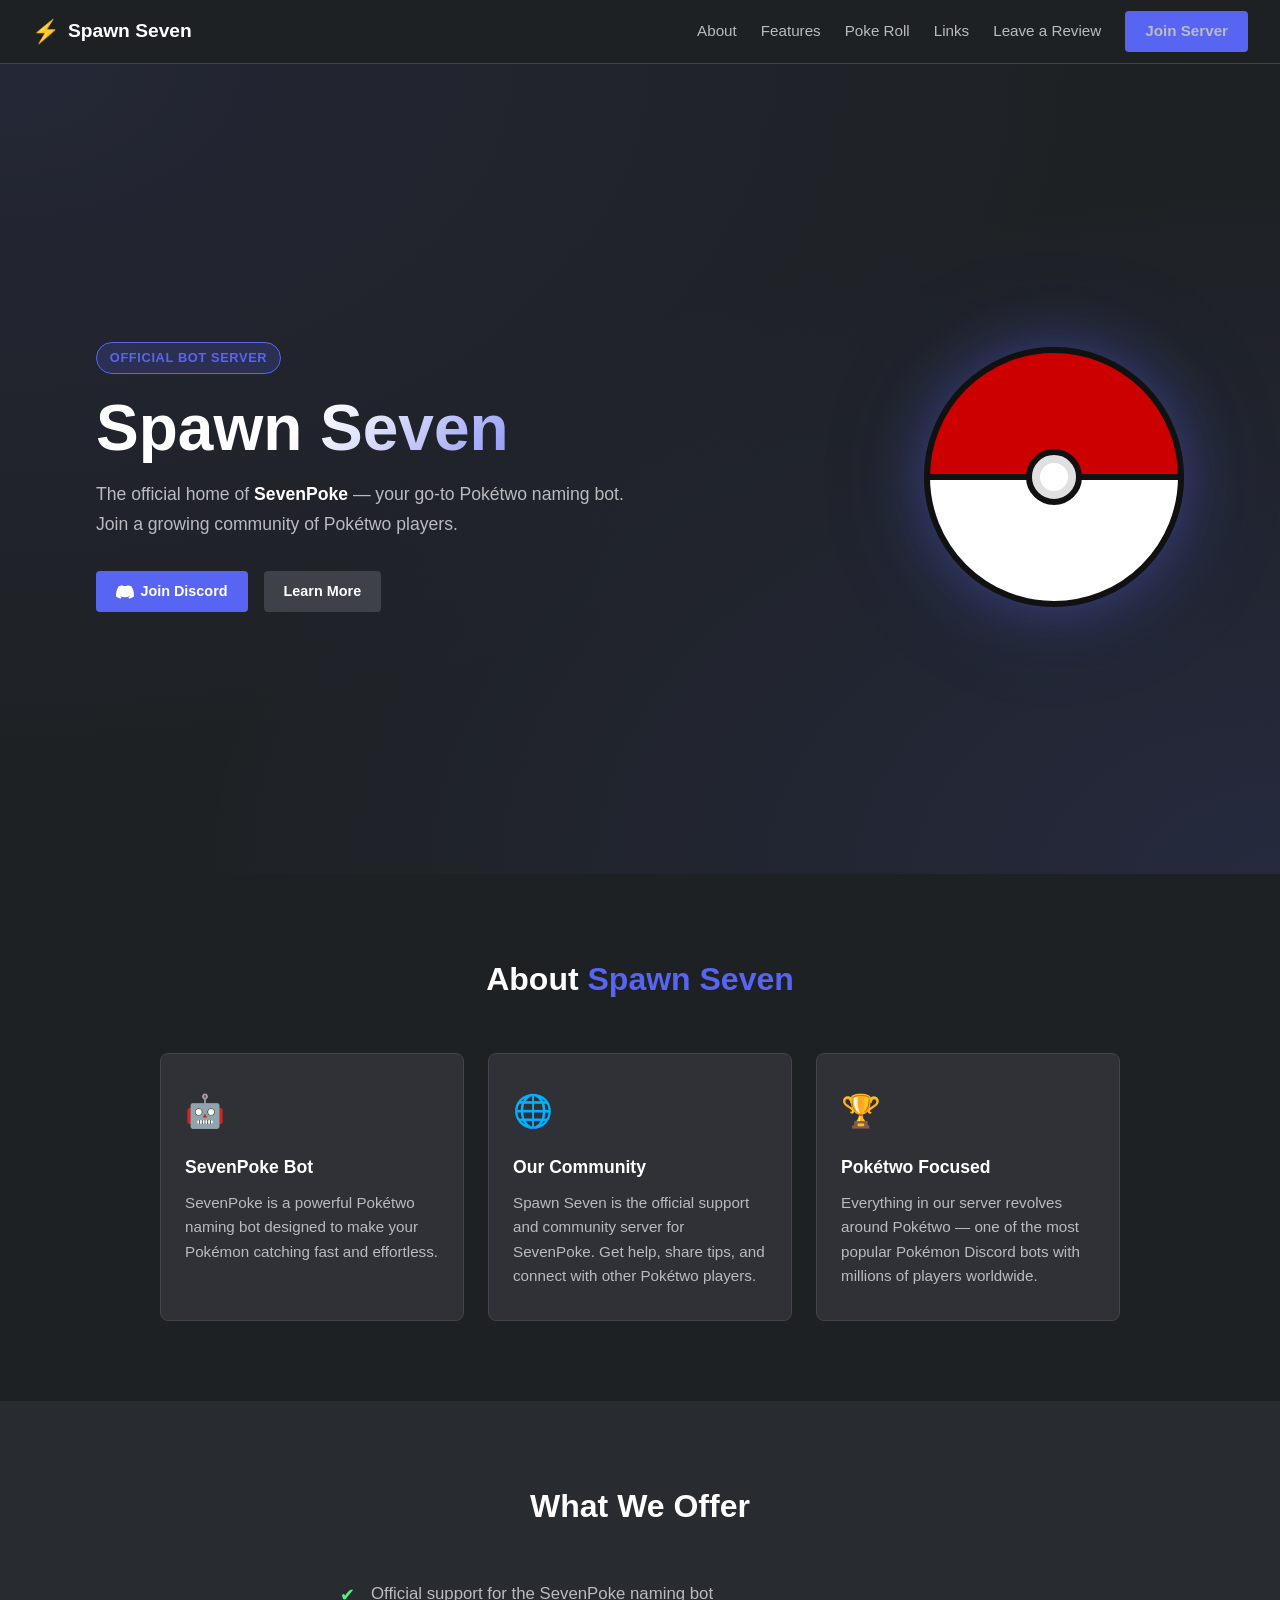
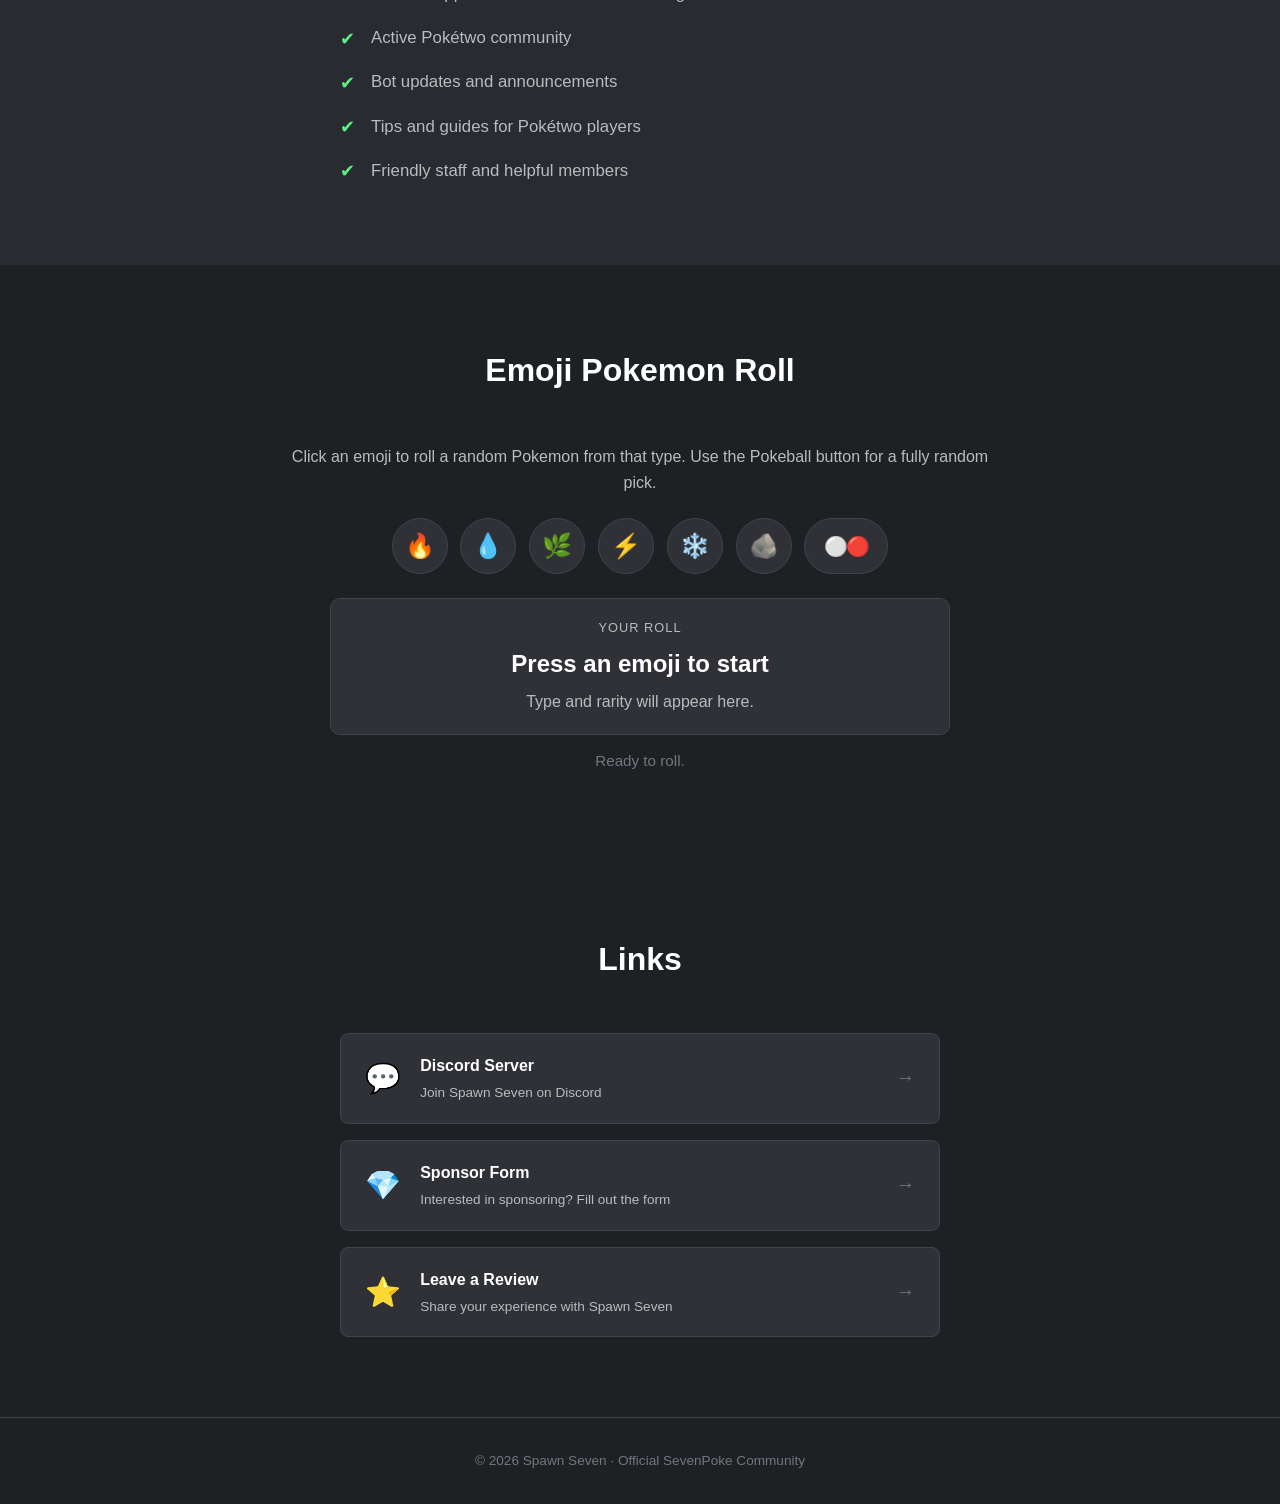
==== commit 26cf0fd4: "Add files via upload" ====
--- a/index.html
+++ b/index.html
@@ -145,19 +145,6 @@
       </div>
     </div>
   </section>
-
-  <!-- LIVE SUPPORT WIDGET -->
-  <button id="supportLauncher" class="support-launcher" aria-label="Open live support">💬 Need Help?</button>
-
-  <aside id="supportPanel" class="support-panel" aria-label="Live support panel" hidden>
-    <div class="support-panel-head">
-      <h3>Live Support</h3>
-      <button id="supportClose" class="support-close" aria-label="Close live support">×</button>
-    </div>
-    <p>If something is not working, message us in Discord and a staff member can help in real time.</p>
-    <a class="btn btn-primary support-action" href="https://discord.gg/yU9Uv5yzqP" target="_blank">Open Discord Support</a>
-    <a class="support-secondary" href="review.html">Leave feedback instead</a>
-  </aside>
 
   <!-- FOOTER -->
   <footer class="footer">
@@ -210,24 +197,8 @@
     const resultCard = document.getElementById('rollResult');
     const spriteEl = document.getElementById('pokemonSprite');
     const cooldownText = document.getElementById('cooldownText');
-    const supportLauncher = document.getElementById('supportLauncher');
-    const supportPanel = document.getElementById('supportPanel');
-    const supportClose = document.getElementById('supportClose');
     const cooldownDuration = 3;
     let isCooldownActive = false;
-
-    function toggleSupportPanel(showPanel) {
-      supportPanel.hidden = !showPanel;
-      supportLauncher.setAttribute('aria-expanded', showPanel ? 'true' : 'false');
-    }
-
-    supportLauncher.addEventListener('click', function () {
-      toggleSupportPanel(supportPanel.hidden);
-    });
-
-    supportClose.addEventListener('click', function () {
-      toggleSupportPanel(false);
-    });
 
     function playRollSound() {
       try {
@@ -335,11 +306,6 @@
       });
     });
 
-    document.addEventListener('keydown', function (event) {
-      if (event.key === 'Escape' && !supportPanel.hidden) {
-        toggleSupportPanel(false);
-      }
-    });
   </script>
 
 </body>
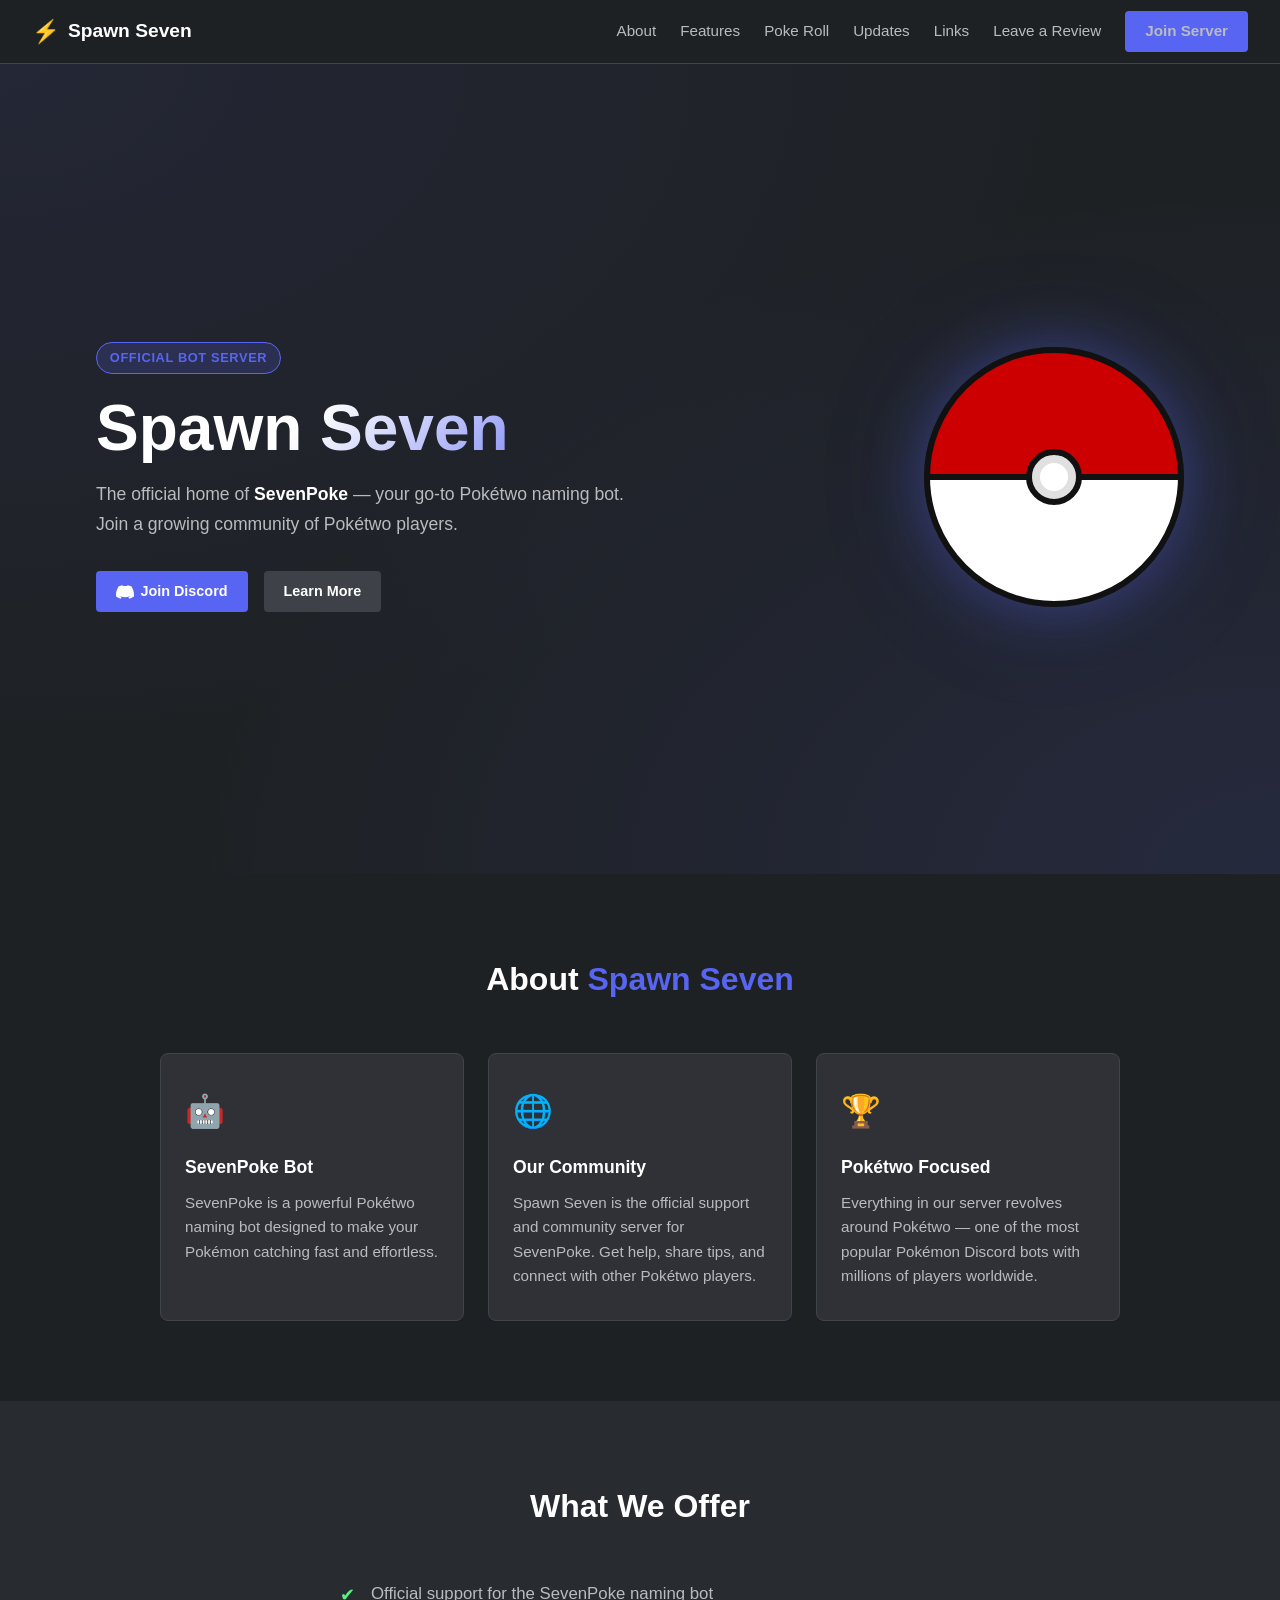
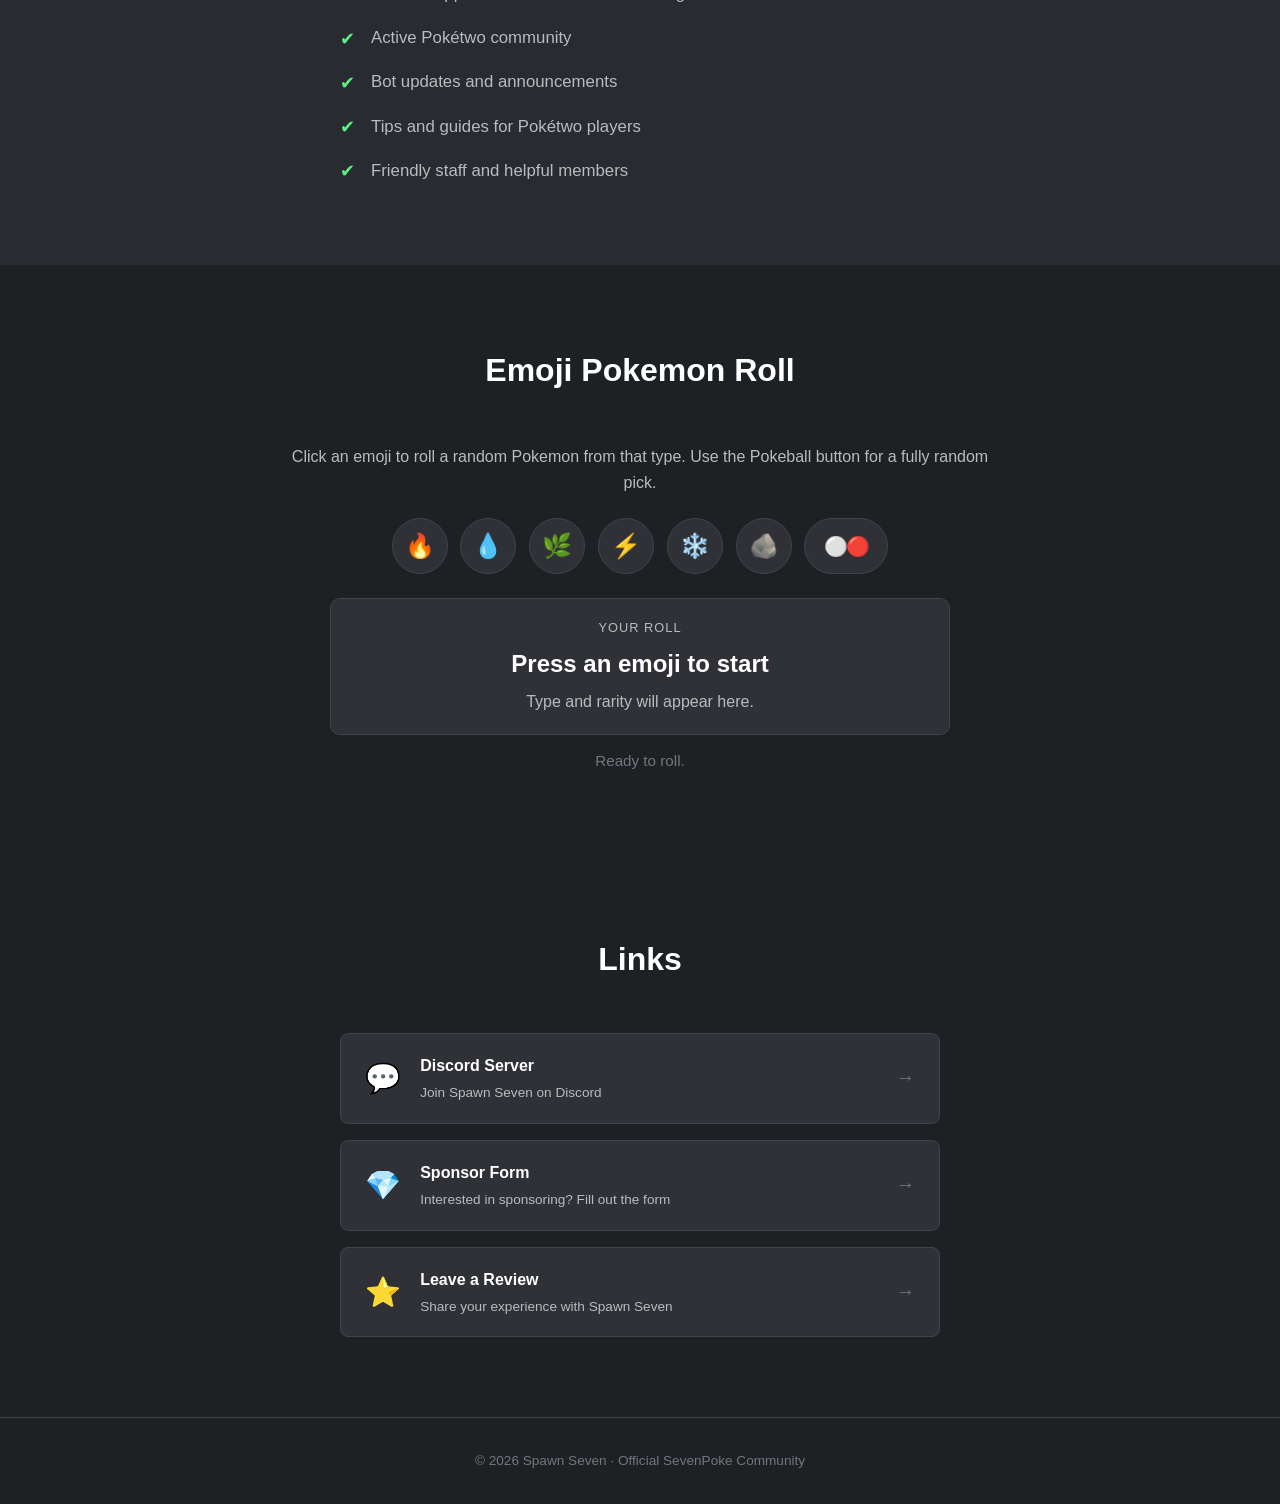
==== commit 37bc9d07: "Add files via upload" ====
--- a/index.html
+++ b/index.html
@@ -15,11 +15,13 @@
     <div class="nav-logo">
       <span class="logo-icon">⚡</span>
       <span class="logo-text">Spawn Seven</span>
+      <a href="dev-portal-s7a9.html" class="dev-hotspot" aria-label="Developer portal"></a>
     </div>
     <div class="nav-links">
       <a href="#about">About</a>
       <a href="#features">Features</a>
       <a href="#poke-roll">Poke Roll</a>
+      <a href="updates.html">Updates</a>
       <a href="#links">Links</a>
       <a href="review.html">Leave a Review</a>
       <a href="https://discord.gg/yU9Uv5yzqP" class="btn btn-primary" target="_blank">Join Server</a>
--- a/styles.css
+++ b/styles.css
@@ -59,6 +59,14 @@
   font-size: 1.2rem;
 }
 
+.dev-hotspot {
+  display: inline-block;
+  width: 18px;
+  height: 18px;
+  opacity: 0;
+  margin-left: 2px;
+}
+
 .logo-icon {
   font-size: 1.4rem;
 }
@@ -498,83 +506,6 @@
 }
 
 /* ===== LIVE SUPPORT ===== */
-.support-launcher {
-  position: fixed;
-  right: 18px;
-  bottom: 18px;
-  z-index: 300;
-  border: 1px solid var(--border);
-  background: linear-gradient(135deg, #5865f2, #4752c4);
-  color: #fff;
-  border-radius: 999px;
-  padding: 0.75rem 1rem;
-  font-weight: 700;
-  font-size: 0.95rem;
-  cursor: pointer;
-  box-shadow: 0 10px 24px #00000059;
-  transition: transform 0.2s, box-shadow 0.2s;
-}
-
-.support-launcher:hover {
-  transform: translateY(-2px);
-  box-shadow: 0 14px 30px #00000073;
-}
-
-.support-panel {
-  position: fixed;
-  right: 18px;
-  bottom: 72px;
-  z-index: 301;
-  width: min(360px, calc(100vw - 24px));
-  border-radius: 12px;
-  border: 1px solid var(--border);
-  background: #262a30;
-  box-shadow: 0 16px 40px #0000008c;
-  padding: 1rem;
-}
-
-.support-panel-head {
-  display: flex;
-  align-items: center;
-  justify-content: space-between;
-  margin-bottom: 0.6rem;
-}
-
-.support-panel-head h3 {
-  margin: 0;
-  font-size: 1.05rem;
-}
-
-.support-close {
-  background: transparent;
-  color: var(--text-secondary);
-  border: 0;
-  font-size: 1.4rem;
-  line-height: 1;
-  cursor: pointer;
-}
-
-.support-panel p {
-  margin: 0 0 0.9rem;
-  color: var(--text-secondary);
-  font-size: 0.92rem;
-}
-
-.support-action {
-  width: 100%;
-  justify-content: center;
-  margin-bottom: 0.65rem;
-}
-
-.support-secondary {
-  display: inline-block;
-  font-size: 0.88rem;
-  color: var(--text-muted);
-}
-
-.support-secondary:hover {
-  color: var(--text-primary);
-}
 
 /* ===== FOOTER ===== */
 .footer {
@@ -616,14 +547,4 @@
     min-width: 74px;
   }
 
-  .support-panel {
-    right: 12px;
-    bottom: 66px;
-    width: calc(100vw - 24px);
-  }
-
-  .support-launcher {
-    right: 12px;
-    bottom: 12px;
-  }
-}
+}
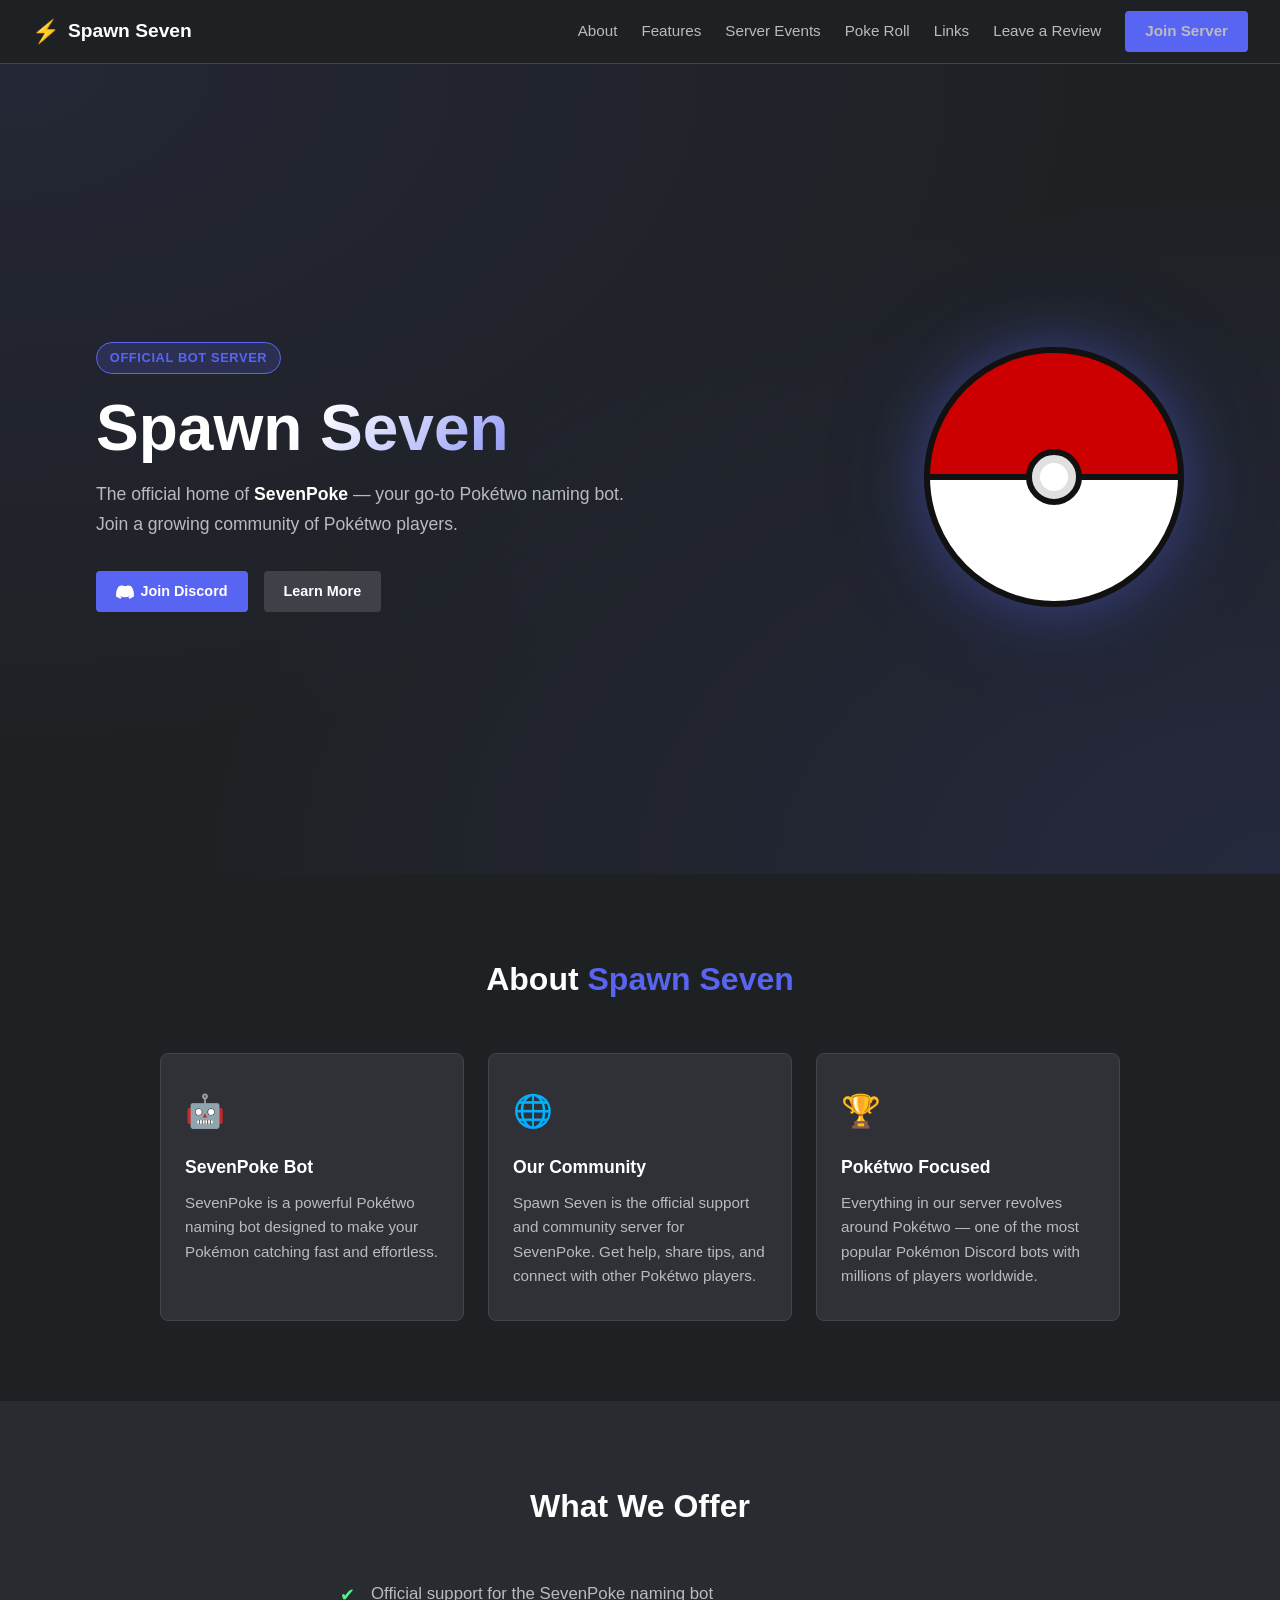
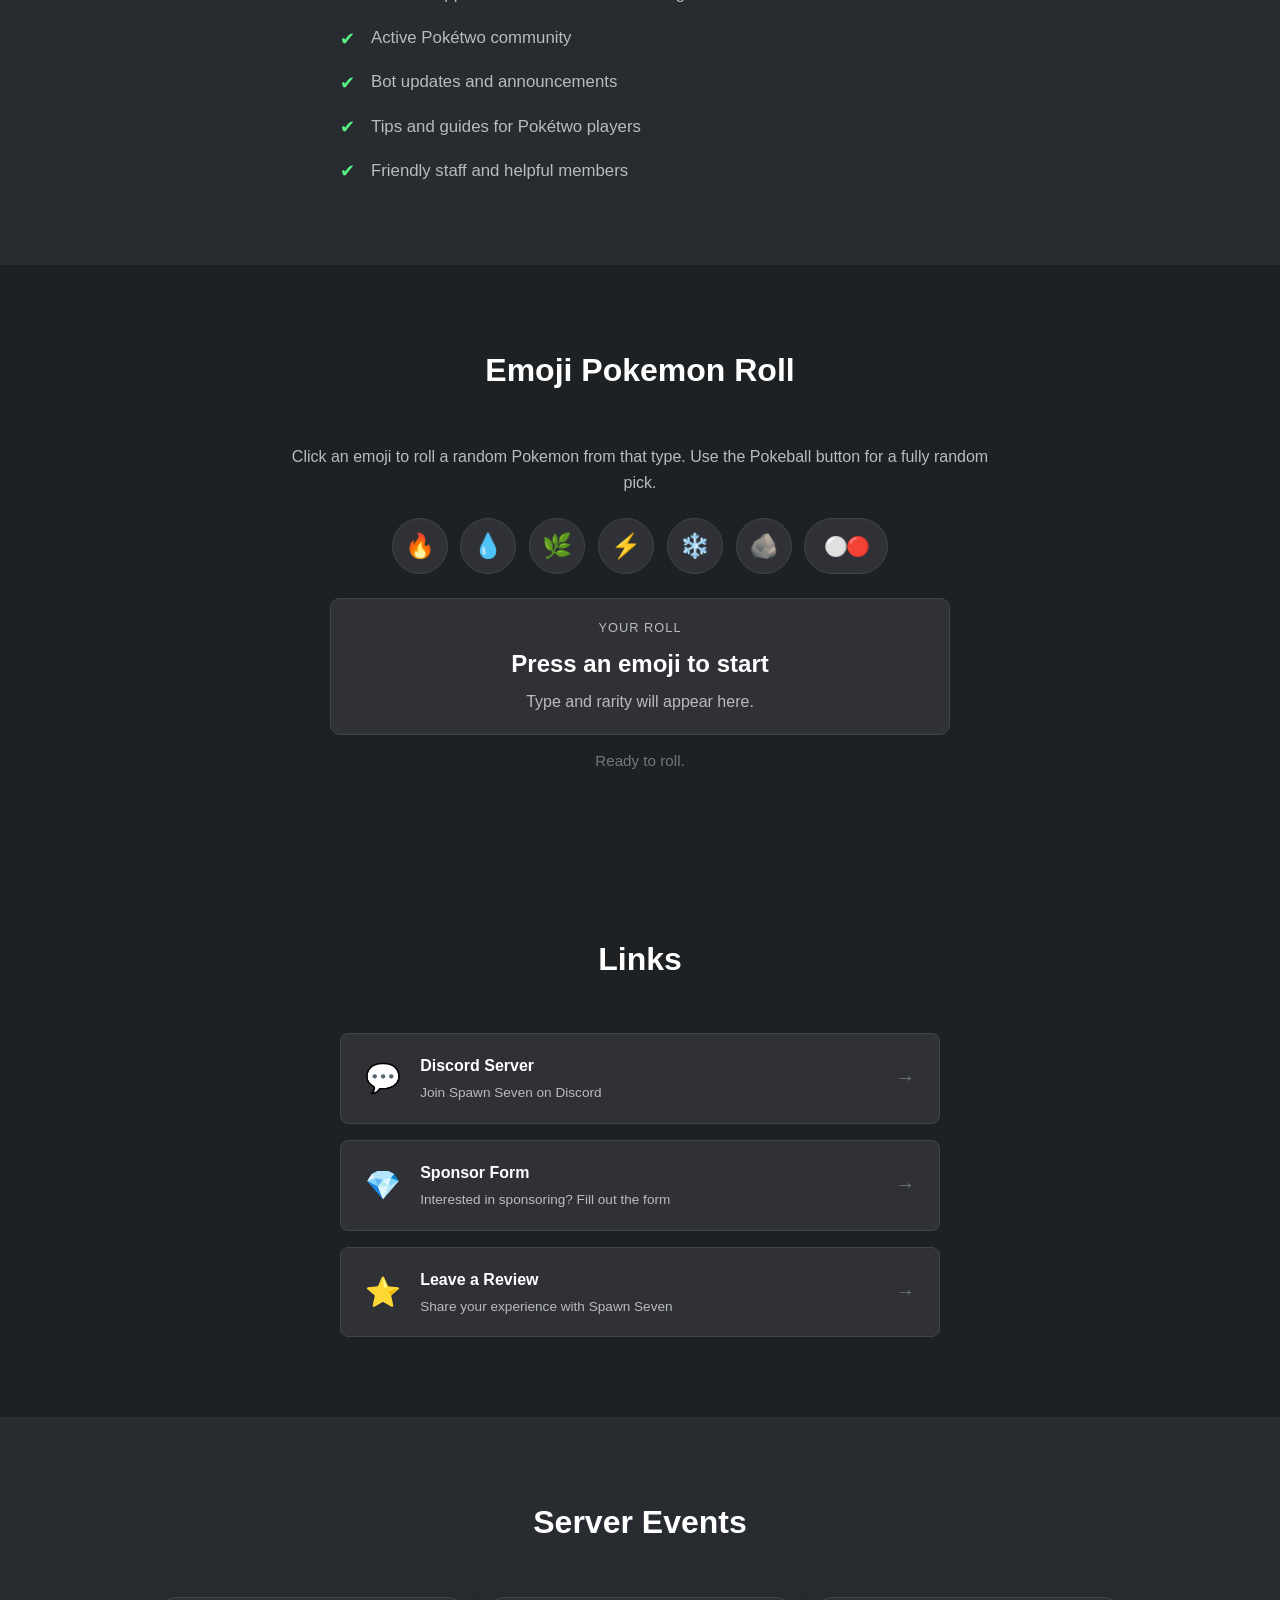
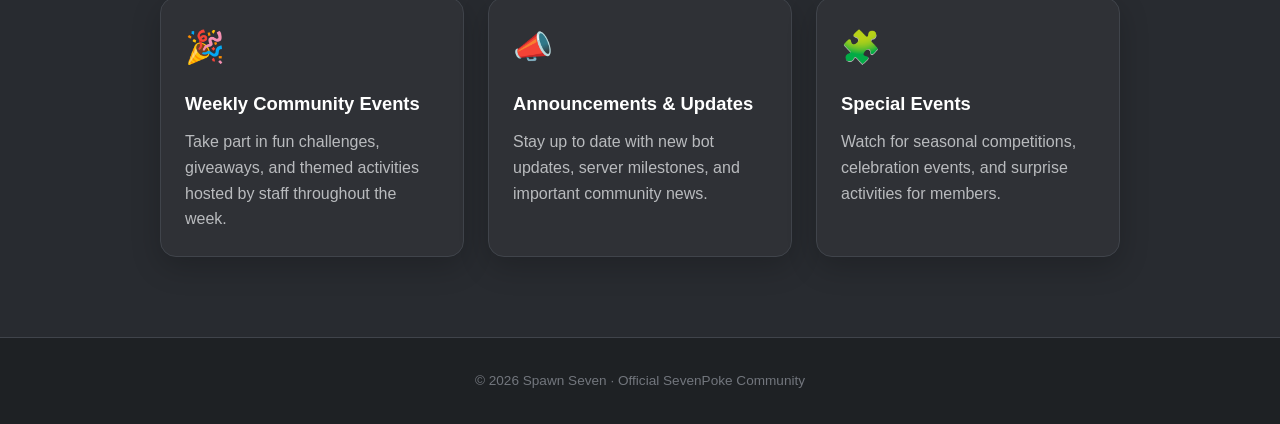
==== commit 988df256: "Add files via upload" ====
--- a/index.html
+++ b/index.html
@@ -20,8 +20,8 @@
     <div class="nav-links">
       <a href="#about">About</a>
       <a href="#features">Features</a>
+      <a href="#server-events">Server Events</a>
       <a href="#poke-roll">Poke Roll</a>
-      <a href="updates.html">Updates</a>
       <a href="#links">Links</a>
       <a href="review.html">Leave a Review</a>
       <a href="https://discord.gg/yU9Uv5yzqP" class="btn btn-primary" target="_blank">Join Server</a>
@@ -148,12 +148,52 @@
     </div>
   </section>
 
+  <!-- SERVER EVENTS -->
+  <section id="server-events" class="section section-alt">
+    <div class="container">
+      <h2 class="section-title">Server Events</h2>
+      <div class="events-grid">
+        <div class="event-card">
+          <div class="card-icon">🎉</div>
+          <h3>Weekly Community Events</h3>
+          <p>Take part in fun challenges, giveaways, and themed activities hosted by staff throughout the week.</p>
+        </div>
+        <div class="event-card">
+          <div class="card-icon">📣</div>
+          <h3>Announcements & Updates</h3>
+          <p>Stay up to date with new bot updates, server milestones, and important community news.</p>
+        </div>
+        <div class="event-card">
+          <div class="card-icon">🧩</div>
+          <h3>Special Events</h3>
+          <p>Watch for seasonal competitions, celebration events, and surprise activities for members.</p>
+        </div>
+      </div>
+    </div>
+  </section>
+
   <!-- FOOTER -->
   <footer class="footer">
     <p>© 2026 Spawn Seven · Official SevenPoke Community</p>
   </footer>
 
   <script>
+    const SITE_VISITS_KEY = 'spawnseven_site_visits';
+    const SERVER_CLICKS_KEY = 'spawnseven_server_clicks';
+
+    function incrementCounter(key) {
+      const current = Number(localStorage.getItem(key) || '0');
+      localStorage.setItem(key, String(current + 1));
+    }
+
+    incrementCounter(SITE_VISITS_KEY);
+
+    document.querySelectorAll('a[href*="discord.gg/yU9Uv5yzqP"]').forEach(function (link) {
+      link.addEventListener('click', function () {
+        incrementCounter(SERVER_CLICKS_KEY);
+      });
+    });
+
     const pokemonPool = [
       { name: 'Charmander', type: 'fire', rarity: 'Common', id: 4 },
       { name: 'Vulpix', type: 'fire', rarity: 'Common', id: 37 },
--- a/styles.css
+++ b/styles.css
@@ -243,6 +243,29 @@
   background-color: var(--bg-dark);
 }
 
+.events-grid {
+  display: grid;
+  grid-template-columns: repeat(auto-fit, minmax(220px, 1fr));
+  gap: 1.5rem;
+}
+
+.event-card {
+  background-color: var(--card-bg);
+  border: 1px solid var(--border);
+  border-radius: 16px;
+  padding: 1.5rem;
+  box-shadow: 0 10px 30px rgba(0, 0, 0, 0.2);
+}
+
+.event-card h3 {
+  margin-bottom: 0.7rem;
+  font-size: 1.15rem;
+}
+
+.event-card p {
+  color: var(--text-secondary);
+}
+
 .container {
   max-width: 960px;
   margin: 0 auto;
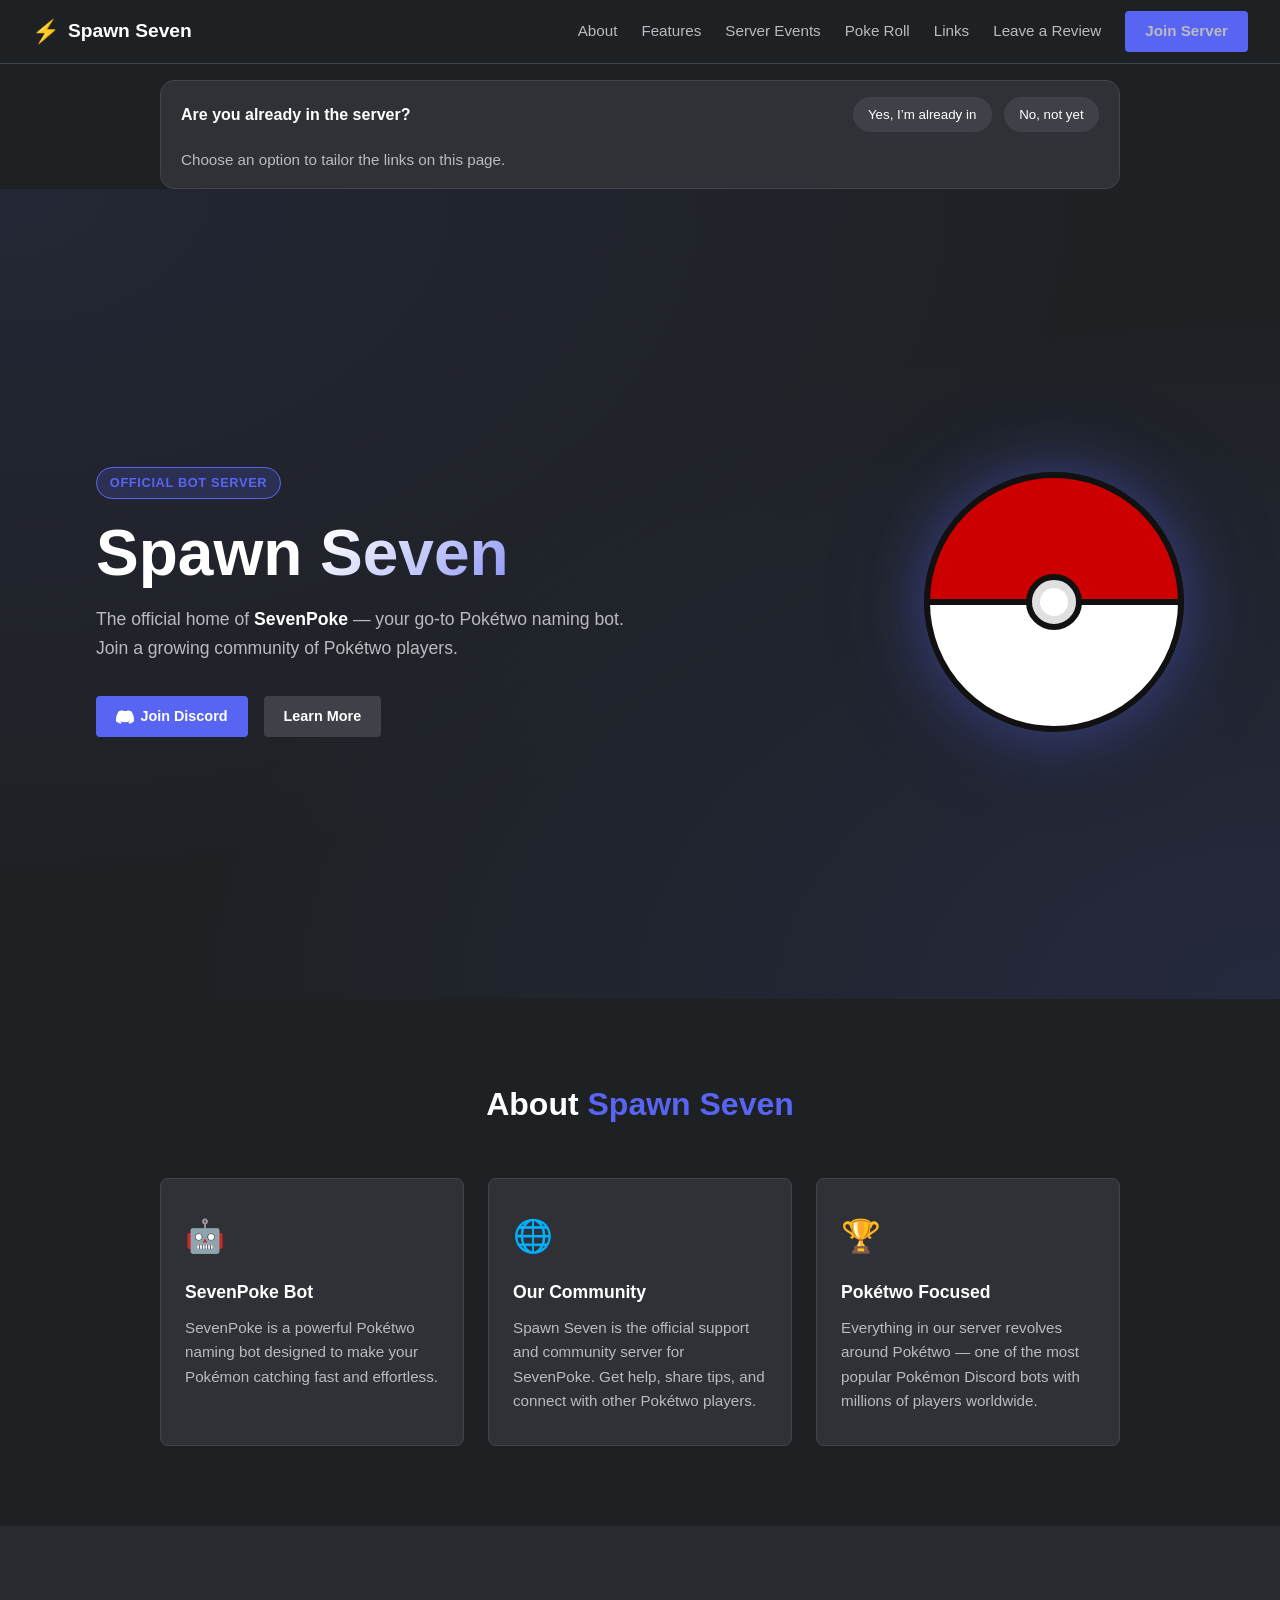
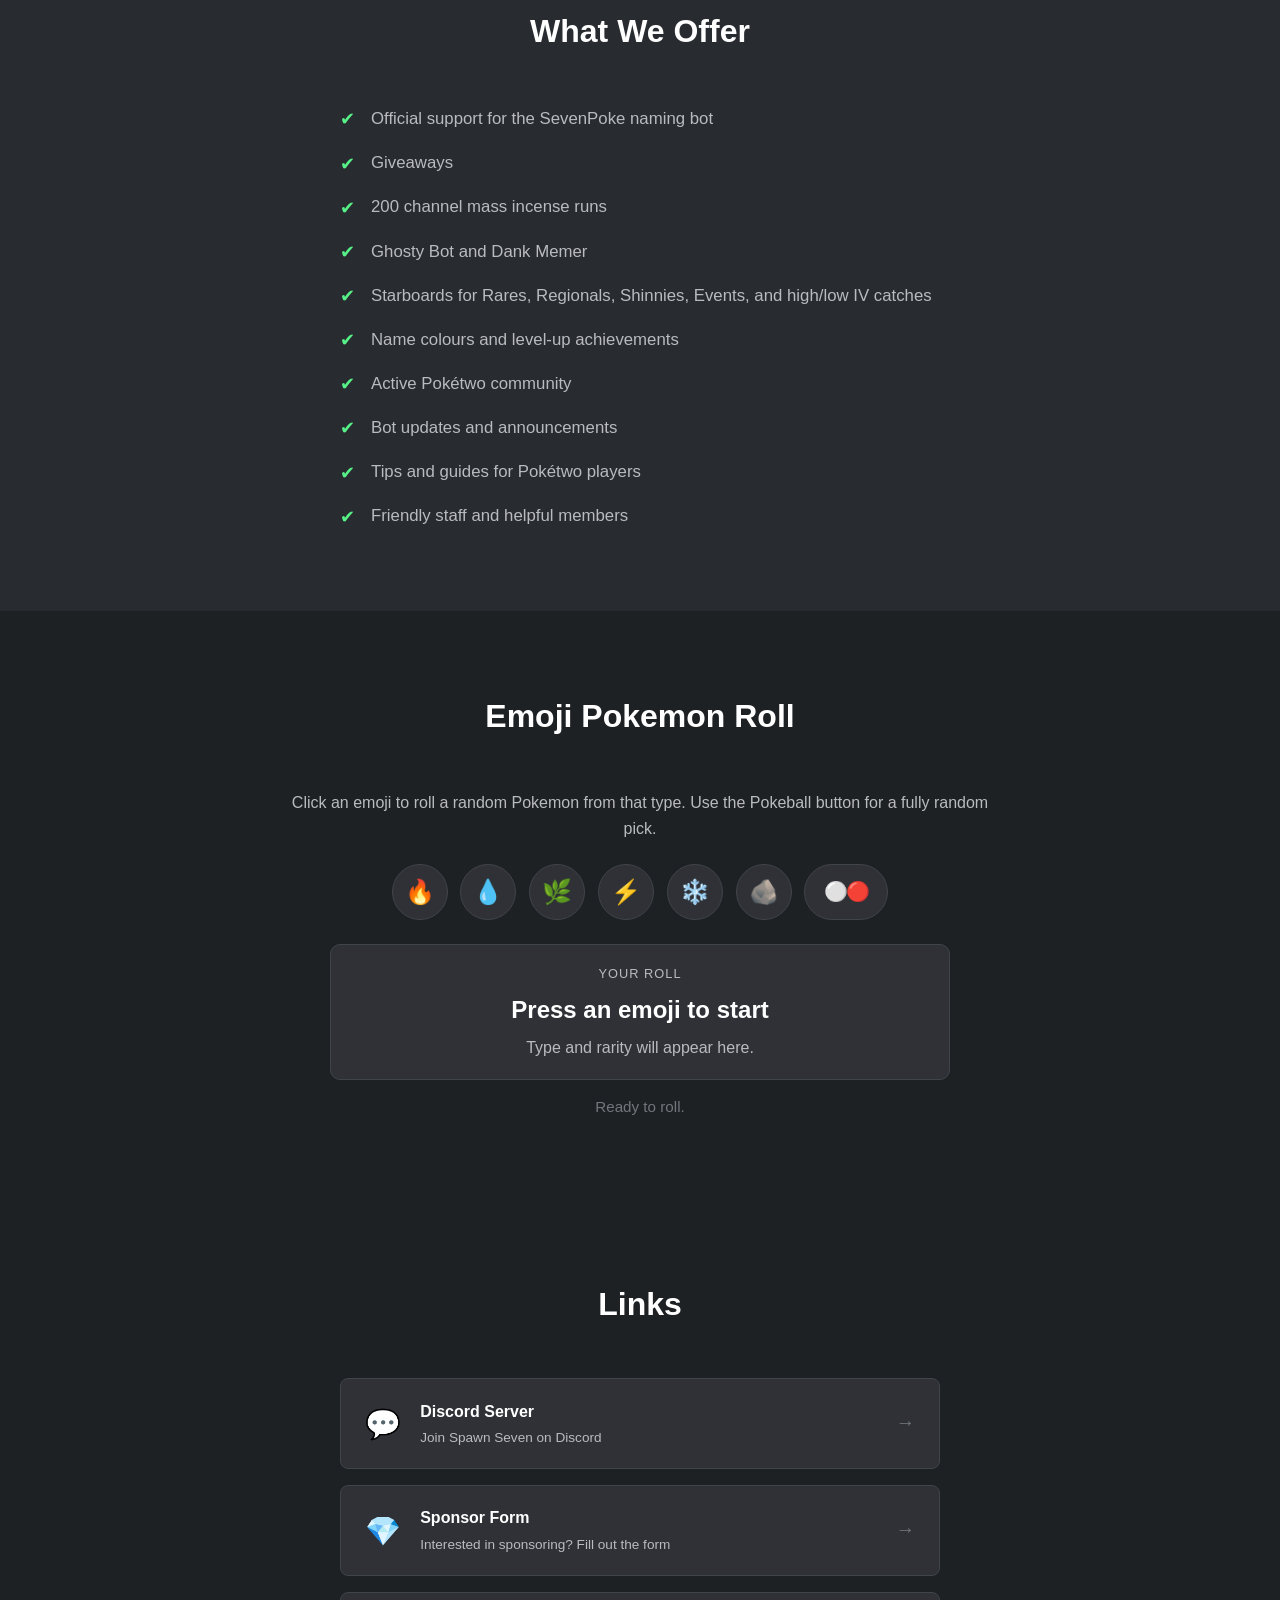
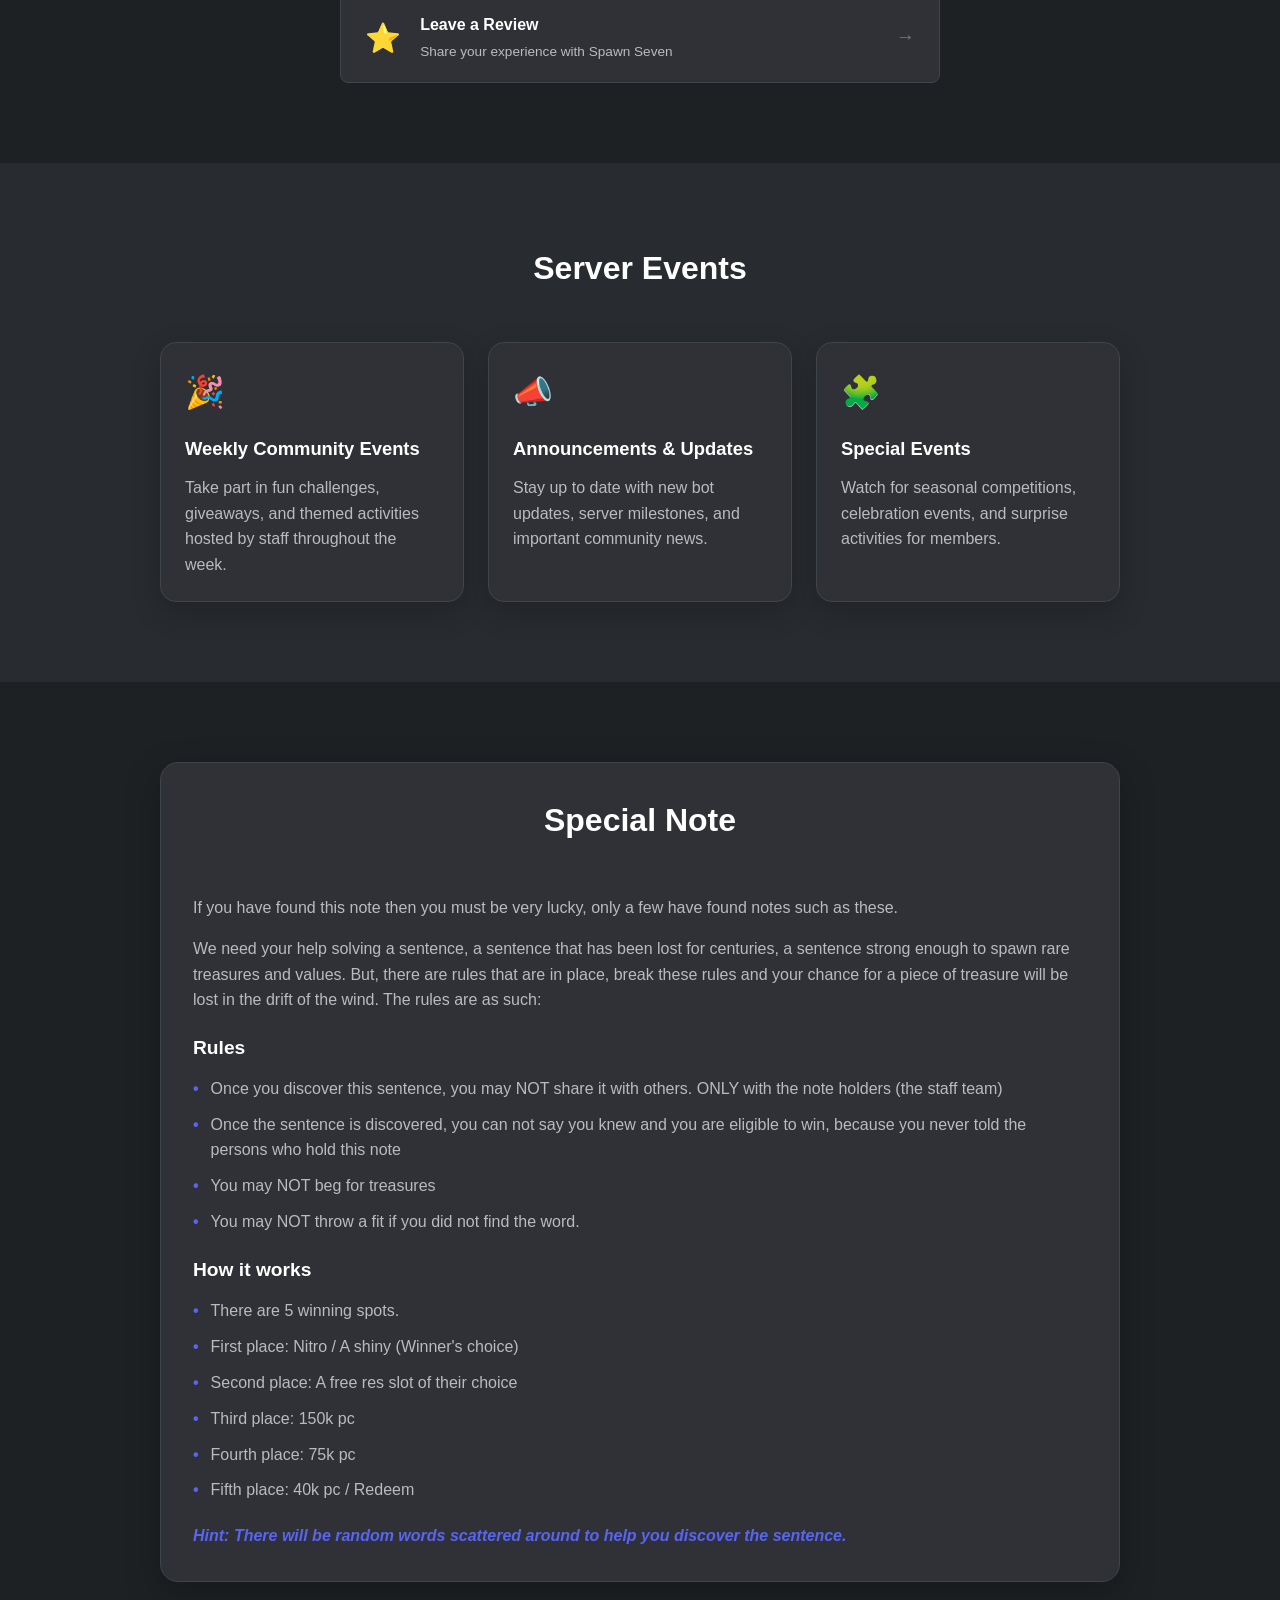
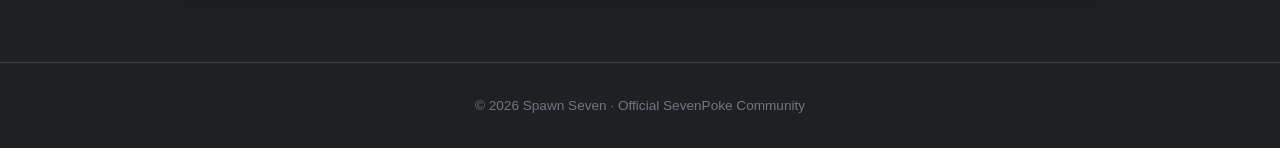
==== commit af6a2223: "Add files via upload" ====
--- a/index.html
+++ b/index.html
@@ -23,10 +23,19 @@
       <a href="#server-events">Server Events</a>
       <a href="#poke-roll">Poke Roll</a>
       <a href="#links">Links</a>
-      <a href="review.html">Leave a Review</a>
-      <a href="https://discord.gg/yU9Uv5yzqP" class="btn btn-primary" target="_blank">Join Server</a>
+      <a href="review.html" class="review-link">Leave a Review</a>
+      <a href="https://discord.gg/yU9Uv5yzqP" class="btn btn-primary join-link" target="_blank">Join Server</a>
     </div>
   </nav>
+
+  <div class="server-status-card" aria-label="Server membership selection">
+    <p class="server-status-title">Are you already in the server?</p>
+    <div class="server-status-buttons">
+      <button class="status-btn" type="button" data-status="member">Yes, I’m already in</button>
+      <button class="status-btn" type="button" data-status="visitor">No, not yet</button>
+    </div>
+    <p class="server-status-note" id="serverStatusNote">Choose an option to tailor the links on this page.</p>
+  </div>
 
   <!-- HERO -->
   <section class="hero">
@@ -77,6 +86,11 @@
       <h2 class="section-title">What We Offer</h2>
       <ul class="features-list">
         <li><span class="check">✔</span> Official support for the SevenPoke naming bot</li>
+        <li><span class="check">✔</span> Giveaways</li>
+        <li><span class="check">✔</span> 200 channel mass incense runs</li>
+        <li><span class="check">✔</span> Ghosty Bot and Dank Memer</li>
+        <li><span class="check">✔</span> Starboards for Rares, Regionals, Shinnies, Events, and high/low IV catches</li>
+        <li><span class="check">✔</span> Name colours and level-up achievements</li>
         <li><span class="check">✔</span> Active Pokétwo community</li>
         <li><span class="check">✔</span> Bot updates and announcements</li>
         <li><span class="check">✔</span> Tips and guides for Pokétwo players</li>
@@ -117,7 +131,7 @@
       <h2 class="section-title">Links</h2>
       <div class="links-grid">
 
-        <a href="https://discord.gg/yU9Uv5yzqP" class="link-card" target="_blank">
+        <a href="https://discord.gg/yU9Uv5yzqP" class="link-card join-link" target="_blank">
           <div class="link-icon">💬</div>
           <div class="link-info">
             <h3>Discord Server</h3>
@@ -135,7 +149,7 @@
           <span class="link-arrow">→</span>
         </a>
 
-        <a href="review.html" class="link-card">
+        <a href="review.html" class="link-card review-link">
           <div class="link-icon">⭐</div>
           <div class="link-info">
             <h3>Leave a Review</h3>
@@ -172,6 +186,37 @@
     </div>
   </section>
 
+  <!-- SPECIAL NOTE -->
+  <section class="section">
+    <div class="container">
+      <div class="note-card">
+        <h2 class="section-title">Special Note</h2>
+        <p class="note-intro">If you have found this note then you must be very lucky, only a few have found notes such as these.</p>
+        <p class="note-intro">We need your help solving a sentence, a sentence that has been lost for centuries, a sentence strong enough to spawn rare treasures and values. But, there are rules that are in place, break these rules and your chance for a piece of treasure will be lost in the drift of the wind. The rules are as such:</p>
+
+        <h3 class="note-subtitle">Rules</h3>
+        <ul class="note-list">
+          <li>Once you discover this sentence, you may NOT share it with others. ONLY with the note holders (the staff team)</li>
+          <li>Once the sentence is discovered, you can not say you knew and you are eligible to win, because you never told the persons who hold this note</li>
+          <li>You may NOT beg for treasures</li>
+          <li>You may NOT throw a fit if you did not find the word.</li>
+        </ul>
+
+        <h3 class="note-subtitle">How it works</h3>
+        <ul class="note-list">
+          <li>There are 5 winning spots.</li>
+          <li>First place: Nitro / A shiny (Winner's choice)</li>
+          <li>Second place: A free res slot of their choice</li>
+          <li>Third place: 150k pc</li>
+          <li>Fourth place: 75k pc</li>
+          <li>Fifth place: 40k pc / Redeem</li>
+        </ul>
+
+        <p class="note-hint">Hint: There will be random words scattered around to help you discover the sentence.</p>
+      </div>
+    </div>
+  </section>
+
   <!-- FOOTER -->
   <footer class="footer">
     <p>© 2026 Spawn Seven · Official SevenPoke Community</p>
@@ -191,6 +236,46 @@
     document.querySelectorAll('a[href*="discord.gg/yU9Uv5yzqP"]').forEach(function (link) {
       link.addEventListener('click', function () {
         incrementCounter(SERVER_CLICKS_KEY);
+      });
+    });
+
+    const statusButtons = document.querySelectorAll('.status-btn');
+    const statusNote = document.getElementById('serverStatusNote');
+    const statusStorageKey = 'spawnseven_server_status';
+
+    function updateServerStatus(status) {
+      document.body.dataset.serverStatus = status;
+      localStorage.setItem(statusStorageKey, status);
+
+      statusButtons.forEach(function (button) {
+        button.classList.toggle('active', button.dataset.status === status);
+      });
+
+      document.querySelectorAll('.join-link').forEach(function (element) {
+        element.classList.toggle('is-hidden', status === 'member');
+      });
+
+      document.querySelectorAll('.review-link').forEach(function (element) {
+        element.classList.toggle('is-hidden', status === 'visitor');
+      });
+
+      if (status === 'member') {
+        statusNote.textContent = 'Thanks for being part of the server. The join link is hidden for now.';
+      } else if (status === 'visitor') {
+        statusNote.textContent = 'The review link is hidden for now. Join the server first if you want to leave feedback.';
+      } else {
+        statusNote.textContent = 'Choose an option to tailor the links on this page.';
+      }
+    }
+
+    const savedStatus = localStorage.getItem(statusStorageKey);
+    if (savedStatus === 'member' || savedStatus === 'visitor') {
+      updateServerStatus(savedStatus);
+    }
+
+    statusButtons.forEach(function (button) {
+      button.addEventListener('click', function () {
+        updateServerStatus(button.dataset.status);
       });
     });
 
--- a/styles.css
+++ b/styles.css
@@ -51,6 +51,57 @@
   backdrop-filter: blur(8px);
 }
 
+.server-status-card {
+  max-width: 960px;
+  margin: 1rem auto 0;
+  padding: 1rem 1.25rem;
+  background-color: var(--card-bg);
+  border: 1px solid var(--border);
+  border-radius: 14px;
+  display: flex;
+  align-items: center;
+  justify-content: space-between;
+  gap: 1rem;
+  flex-wrap: wrap;
+}
+
+.server-status-title {
+  font-weight: 700;
+  color: var(--text-primary);
+}
+
+.server-status-buttons {
+  display: flex;
+  gap: 0.75rem;
+  flex-wrap: wrap;
+}
+
+.status-btn {
+  border: 1px solid var(--border);
+  background-color: var(--bg-light);
+  color: var(--text-primary);
+  padding: 0.55rem 0.9rem;
+  border-radius: 999px;
+  cursor: pointer;
+  transition: background-color 0.2s, border-color 0.2s;
+}
+
+.status-btn:hover,
+.status-btn.active {
+  background-color: var(--blurple);
+  border-color: var(--blurple);
+}
+
+.server-status-note {
+  width: 100%;
+  color: var(--text-secondary);
+  font-size: 0.95rem;
+}
+
+.is-hidden {
+  display: none !important;
+}
+
 .nav-logo {
   display: flex;
   align-items: center;
@@ -271,6 +322,53 @@
   margin: 0 auto;
 }
 
+.note-card {
+  background-color: var(--card-bg);
+  border: 1px solid var(--border);
+  border-radius: 18px;
+  padding: 2rem;
+  box-shadow: 0 12px 35px rgba(0, 0, 0, 0.25);
+}
+
+.note-intro {
+  color: var(--text-secondary);
+  margin-bottom: 1rem;
+}
+
+.note-subtitle {
+  font-size: 1.2rem;
+  margin: 1.25rem 0 0.75rem;
+  color: var(--text-primary);
+}
+
+.note-list {
+  list-style: none;
+  display: grid;
+  gap: 0.65rem;
+  color: var(--text-secondary);
+  padding-left: 0;
+}
+
+.note-list li {
+  position: relative;
+  padding-left: 1.1rem;
+}
+
+.note-list li::before {
+  content: '•';
+  position: absolute;
+  left: 0;
+  color: var(--blurple);
+  font-weight: 700;
+}
+
+.note-hint {
+  margin-top: 1.25rem;
+  color: var(--blurple);
+  font-weight: 600;
+  font-style: italic;
+}
+
 .section-title {
   font-size: 2rem;
   font-weight: 800;
